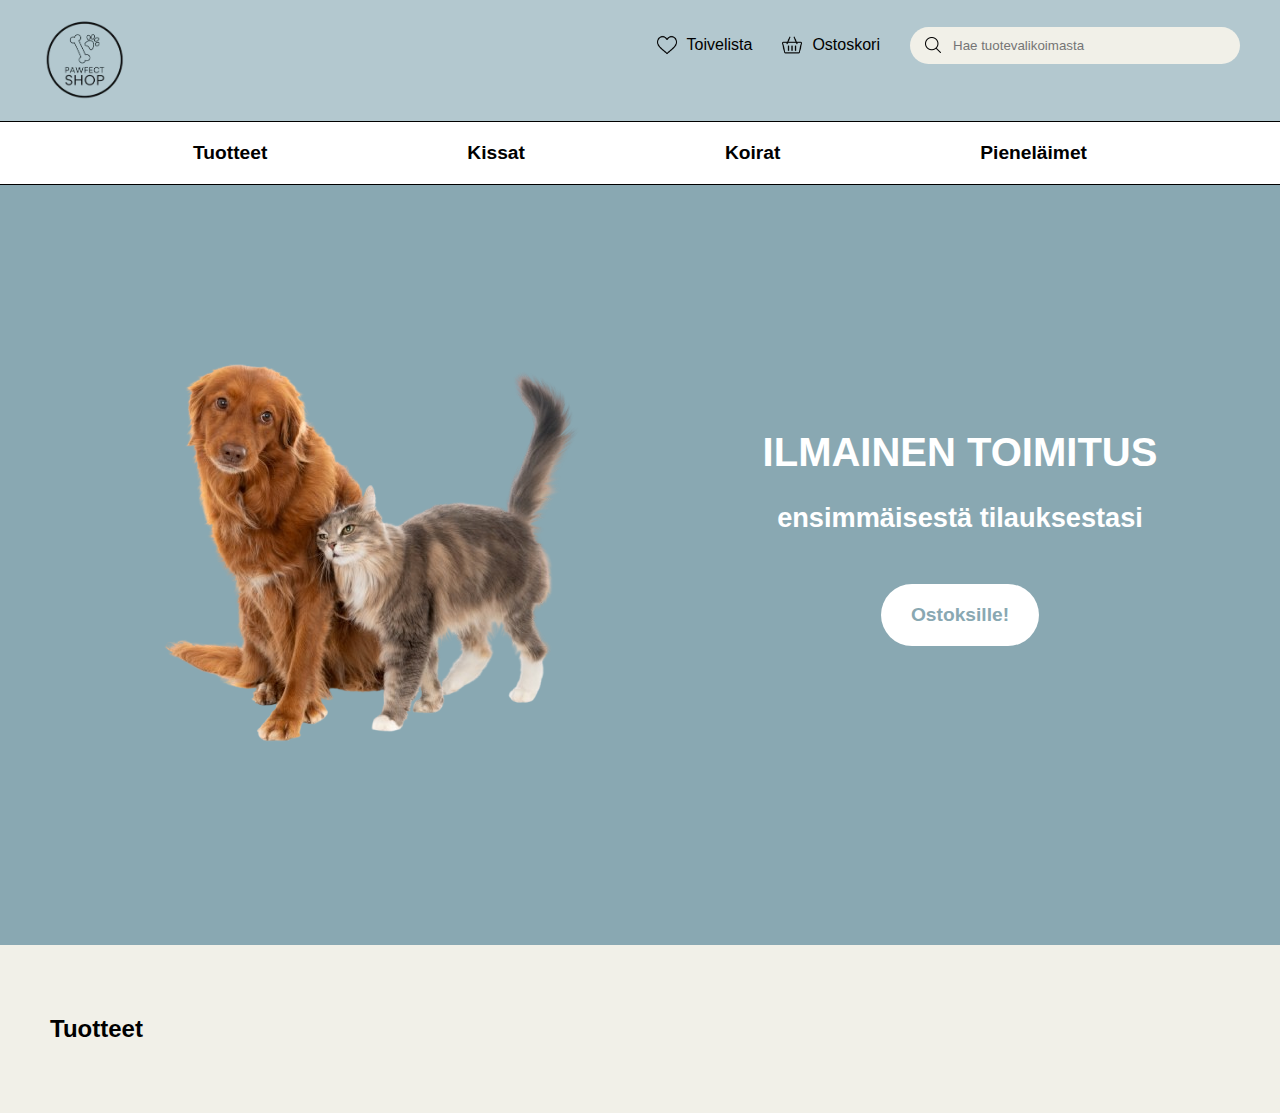
==== index.html @ e0b2ec83 "Initial commit" ====
<!DOCTYPE html>
<html lang="en">
<head>
    <meta charset="UTF-8">
    <meta name="viewport" content="width=device-width, initial-scale=1.0">
    <title>Navigation Bar</title>
    <link rel="stylesheet" href="styles.css">
</head>
<body>
    <nav class="navbar">
        <div class="logo">
            <img src="kuvat/logo.png" alt="Logo" class="logo-img">
        </div>
        <div class="nav-right">
            <a href="#" class="wishlist">
                <img src="kuvat/heart.png" alt="Toivelista Ikoni">
                Toivelista
            </a>
            <a href="#" class="cart">
                <img src="kuvat/cart.png" alt="Ostoskori Ikoni">
                Ostoskori
            </a>
            <div class="search-bar">
                <img src="kuvat/search.png" alt="Search Ikoni">
                <input type="text" placeholder="Hae tuotevalikoimasta">
            </div>
        </div>
    </nav>
    <nav class="secondary-nav">
        <a href="index.html#products">Tuotteet</a>
        <a href="kissat.html">Kissat</a>
        <a href="koirat.html">Koirat</a>
        <a href="pienelaimet.html">Pieneläimet</a>
    </nav>
    
    <section class="hero">
        <div class="hero-left">
            <img src="kuvat/dog+cat.png" alt="Kissa ja koira">
        </div>
        <div class="hero-right">
            <h1>ILMAINEN TOIMITUS</h1>
            <p>ensimmäisestä tilauksestasi</p>
            <button onclick="document.getElementById('products').scrollIntoView({behavior: 'smooth'});">Ostoksille!</button>
        </div>
    </section>
    
    <section id="products">
        <h2>Tuotteet</h2>
        <!-- Tuotteiden sisältö tänne -->
    </section>
</body>
</html>
---- styles.css ----
/* general styles */
body {
    margin: 0;
    font-family: Arial, sans-serif;
    background-color: #F1F0E8;
    scroll-behavior: smooth;
}

.navbar {
    display: flex;
    justify-content: space-between;
    align-items: center;
    background-color: #B3C8CF;
    padding: 10px 20px;
}

.logo-img {
    width: 130px;
    height: auto;
}

.nav-right {
    margin-bottom: 30px;
    margin-right: 20px;
    display: flex;
    align-items: center;
    gap: 30px;
}

.nav-right a {
    display: flex;
    align-items: center;
    color: black;
    text-decoration: none;
    font-size: 1em;
    gap: 10px;
}

.nav-right img {
    width: 20px;
    height: 20px;
}

.search-bar {
    display: flex;
    align-items: center;
    background-color: #F1F0E8;
    padding: 10px 15px;
    border-radius: 20px;
    width: 300px;
}

.search-bar img {
    width: 16px;
    height: 16px;
    margin-right: 10px;
}

.search-bar input {
    border: none;
    background: none;
    outline: none;
}

.secondary-nav {
    display: flex;
    justify-content: center;
    gap: 200px;
    background-color: white;
    border-top: 1.5px solid black;
    border-bottom: 1.5px solid black;
    padding: 20px 0;
}

.secondary-nav a {
    color: black;
    text-decoration: none;
    font-size: 1.2em;
    font-weight: bold;
}

/* home */

.hero {
    display: flex;
    justify-content: center;
    align-items: center;
    background-color: #89A8B2;
    height: 80vh;
    color: white;
    text-align: center;
    padding: 20px;
}

.hero-left img {
    max-width: 100%;
    height: auto;
    margin-bottom: 80px;
    margin-right: 100px;
}

.hero-right {
    margin-left: 40px;
    margin-bottom: 80px;

}

.hero-right h1 {
    font-size: 2.5em;
    margin-bottom: 1cap;
}

.hero-right p {
    font-size: 1.7em;
    margin-bottom: 20px;
    font-weight: bold;
    margin-bottom: 30px;
}

.hero-right button {
    background-color: white;
    color: #89A8B2;
    padding: 20px 30px;
    font-size: 1.2em;
    border: none;
    cursor: pointer;
    border-radius: 50px;
    font-weight: bold;
    margin-top: 20px;
}

.hero-right button:hover {
    background-color: #ddd;
}

#products {
    padding: 50px;

}

/*kissat*/

.hero-kissat {
    height: 50vh;
    display: flex;
    flex-direction: column;
    align-items: center;
    justify-content: center;
    text-align: center;
    background-color: #89A8B2;
    padding: 20px;
}

.hero-kissat h1 {
    font-size: 2.5em;
    margin-bottom: 20px;
}

.kissat-container {
    display: flex;
    gap: 40px;
}

.kissat-item {
    display: flex;
    flex-direction: column;
    align-items: center;
    text-align: center;
}

.kissat-image {
    position: relative;
    width: 100px; /* Säädä tarvittaessa */
    height: 100px;
}

.kissat-image img {
    width: 100%;
    height: auto;
    position: absolute;
}

.kissat-image .overlay-image {
    width: 90%;
    left: 100%;
    top: 40%;
    transform: translate(-50%, -50%);
    position: absolute;
}

.kissat-item a {
    margin-top: 20px;
    font-size: 1.2em;
    font-weight: bold;
    color: black;
    text-decoration: none;
}

.kissat-item a:hover {
    text-decoration: underline;
}
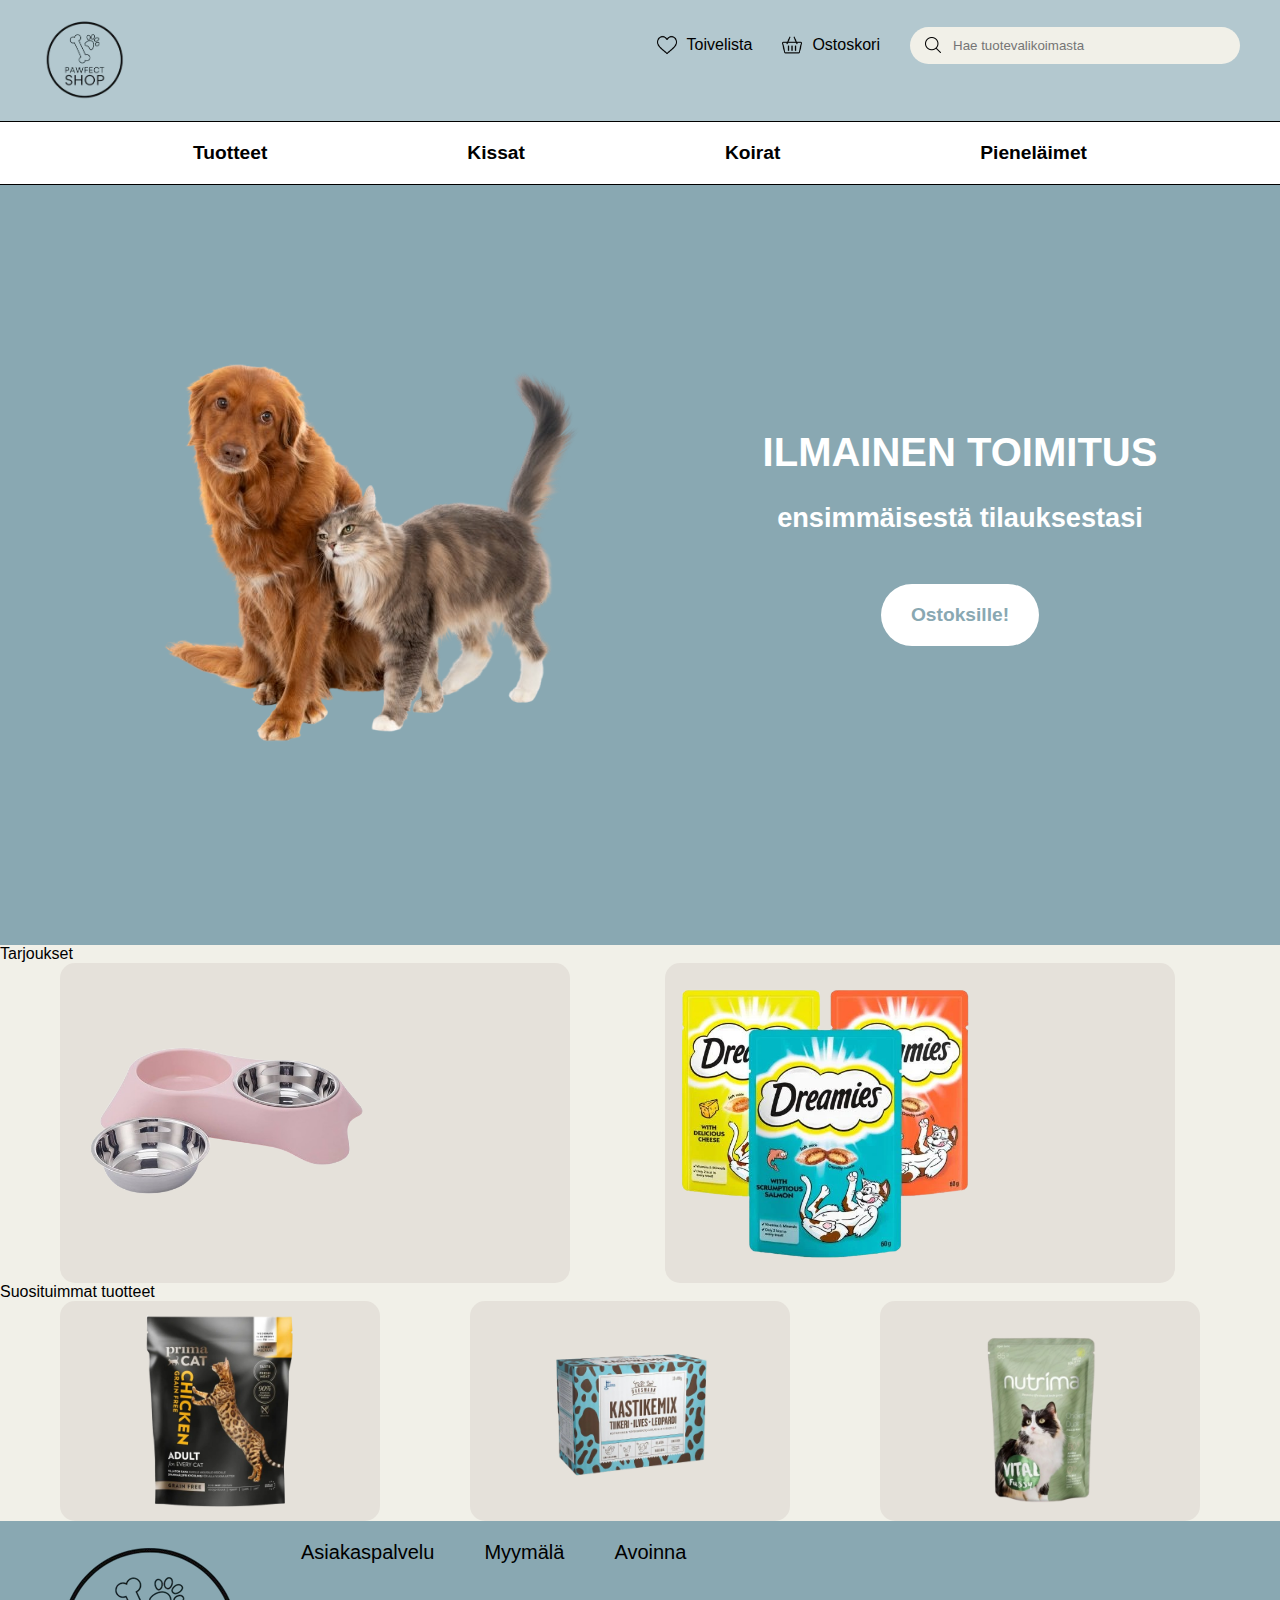
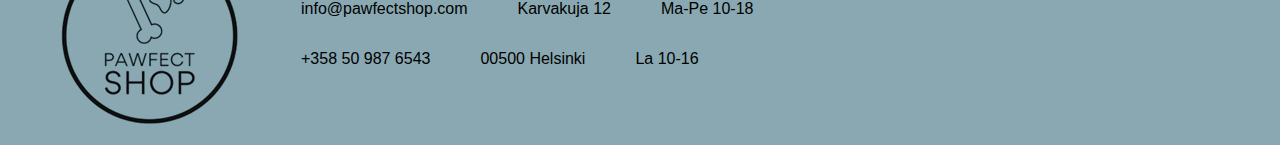
==== commit 0dcc38de: "???" ====
--- a/index.html
+++ b/index.html
@@ -44,9 +44,51 @@
         </div>
     </section>
     
-    <section id="products">
-        <h2>Tuotteet</h2>
-        <!-- Tuotteiden sisältö tänne -->
-    </section>
+    <div class="banner-card">
+        <p>Tarjoukset</p>
+        <div class="firstContainer">
+            <div class="box">
+                <img src="kuvat/bowls.png" alt="tuote">
+            </div>
+            <div class="box">
+                <img src="kuvat/dreamies.png" alt="tuote">
+            </div>
+        </div>
+        <p>Suosituimmat tuotteet</p>
+            <div class="secondContainer">
+                <div class="box2">
+                    <img src="kuvat/primacat.png" alt="tuote">
+                </div>
+                <div class="box2">
+                    <img src="kuvat/kastikemix.png" alt="tuote">
+                </div>
+                <div class="box2">
+                    <img src="kuvat/nutrima.png" alt="tuote">
+                </div>
+            </div>
+        </div>
+    </div>
+
+    <div class="footer" id="footer">
+       <img src="kuvat/logo.png" alt="logo">
+       <div class="text">
+            <div class="gategory">
+                <p>Asiakaspalvelu</p>
+                <p>Myymälä</p>
+                <p>Avoinna</p>
+            </div>
+            <div class="firstInfoText">
+                <p>info@pawfectshop.com</p>
+                <p>Karvakuja 12</p>
+                <p>Ma-Pe 10-18</p>
+            </div>
+            <div class="secondInfoText">
+                <p>+358 50 987 6543</p>
+                <p>00500 Helsinki</p>
+                <p>La 10-16</p>
+             </div>
+       </div>
+    </div>
+
 </body>
-</html>
+</html>--- a/styles.css
+++ b/styles.css
@@ -199,3 +199,86 @@
 .kissat-item a:hover {
     text-decoration: underline;
 }
+
+.banner-card {
+    background-color: #f1f0e8;
+}
+
+.banner-card p{
+    margin: 0%;
+}
+
+.firstContainer {
+        display: flex; /* Asettaa sisällöt riviin */
+        gap: 35px; /* Lisää väliä elementtien väliin */
+}
+
+.secondContainer {
+    display: flex;
+    gap: 30px; /* Lisää väliä elementtien väliin */
+}
+
+.box {
+    background-color: #e5e1da;
+    border-radius: 15px;
+    margin-left: 60px;
+    padding: 10px; /* Lisää vähän sisätilaa */
+    padding-right: 200px;
+    display: flex; /* Keskittää sisällön */
+    justify-content: center; /* Keskittää sisällön vaakasuunnassa */
+    align-items: center; /* Keskittää sisällön pystysuunnassa */
+    width: 300px; /* Määrittele haluttu leveys */
+    height: 300px; /* Määrittele haluttu korkeus */
+    overflow: hidden; /* Estää kuvan ylityksen */
+}
+
+.box img {
+    max-width: 100%; /* Rajoittaa kuvan leveyden laatikon sisään */
+    max-height: 100%; /* Rajoittaa kuvan korkeuden laatikon sisään */
+    object-fit: contain; /* Säilyttää kuvasuhteen ja sovittaa sen laatikkoon */
+}
+
+.box2 {
+    background-color: #e5e1da;
+    border-radius: 15px;
+    margin-left: 60px;
+    padding: 10px; /* Lisää vähän sisätilaa */
+    display: flex; /* Keskittää sisällön */
+    justify-content: center; /* Keskittää sisällön vaakasuunnassa */
+    align-items: center; /* Keskittää sisällön pystysuunnassa */
+    width: 300px; /* Määrittele haluttu leveys */
+    height: 200px; /* Määrittele haluttu korkeus */
+    overflow: hidden; /* Estää kuvan ylityksen */
+}
+
+.box2 img {
+    max-width: 100%; /* Rajoittaa kuvan leveyden laatikon sisään */
+    max-height: 100%; /* Rajoittaa kuvan korkeuden laatikon sisään */
+    object-fit: contain; /* Säilyttää kuvasuhteen ja sovittaa sen laatikkoon */
+}
+
+.footer{
+    background-color: #89A8B2; 
+   display: flex;
+}
+
+.text{
+    
+}
+
+.gategory{
+    display: flex;
+    gap: 50px;
+    font-size: 20px;
+}
+
+.firstInfoText{
+    display: flex;
+    gap: 50px;
+}
+
+.secondInfoText{
+    display: flex;
+    gap: 50px;
+}
+
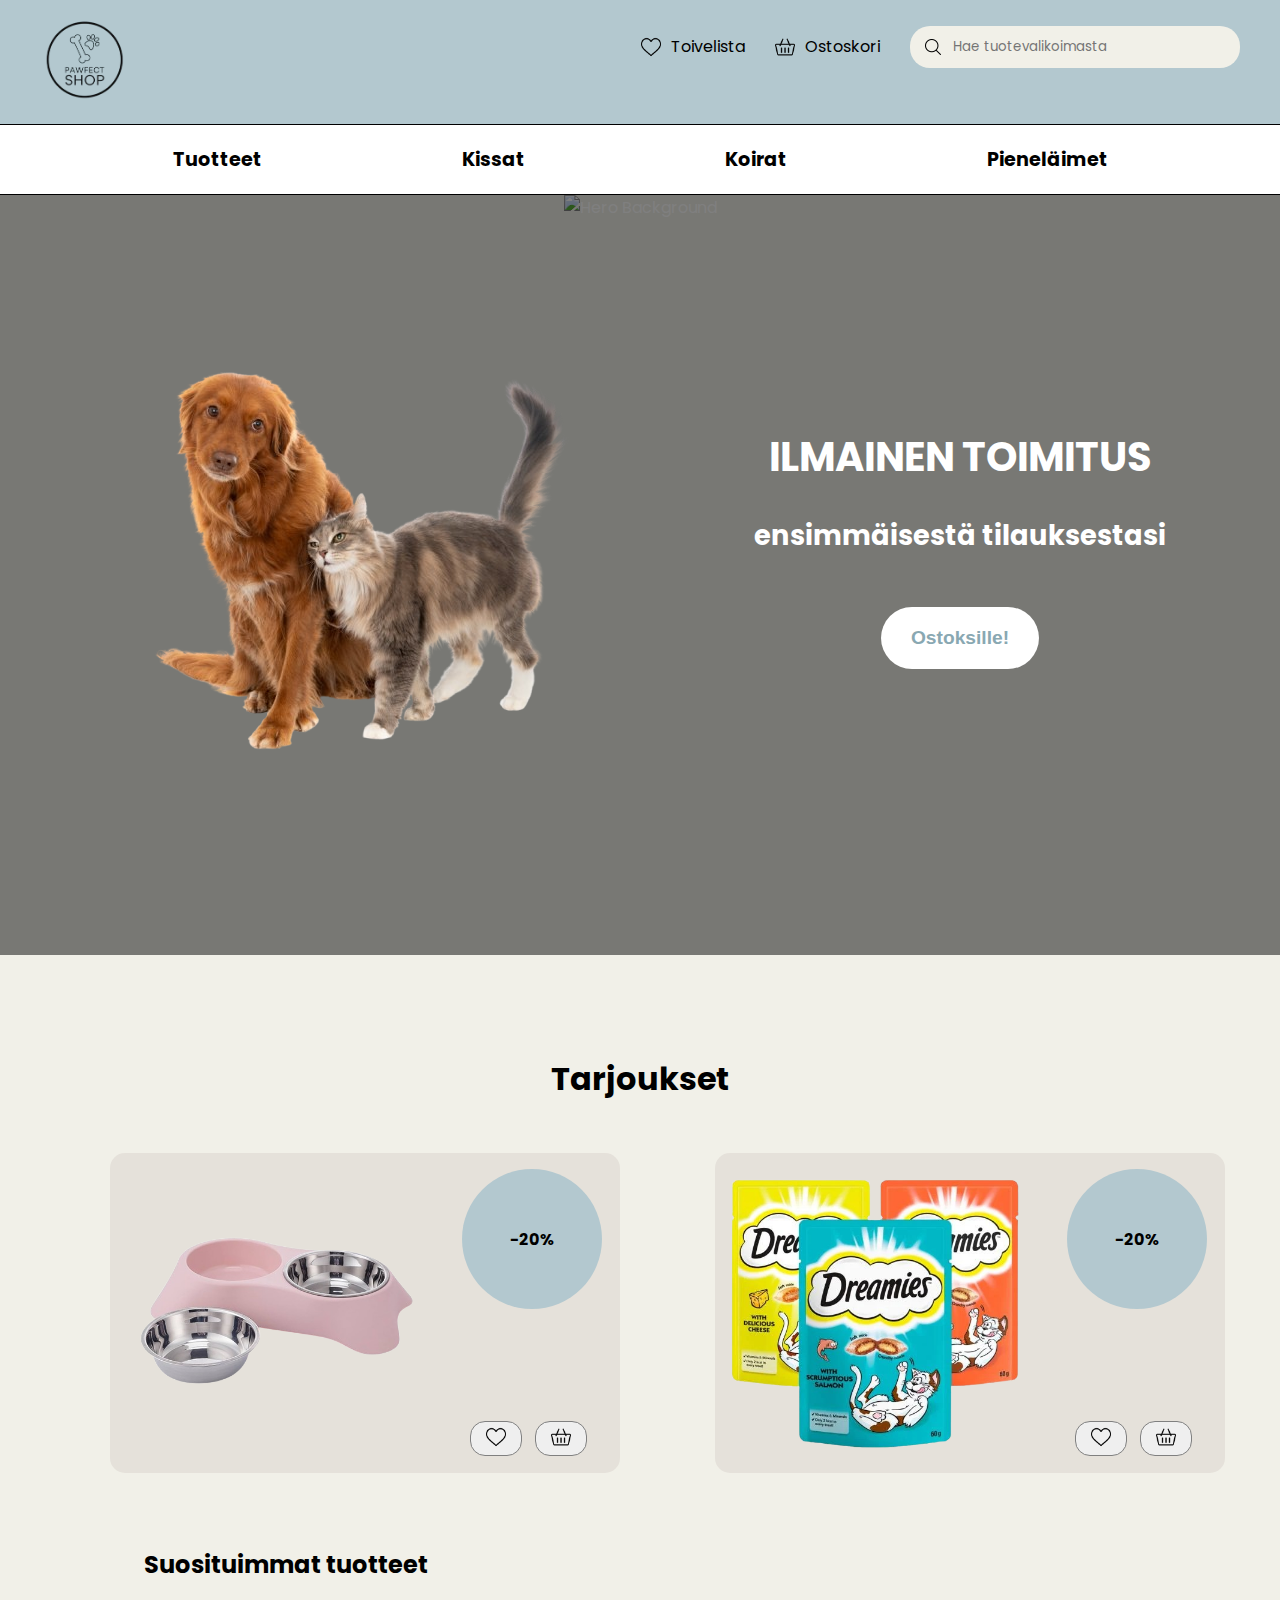
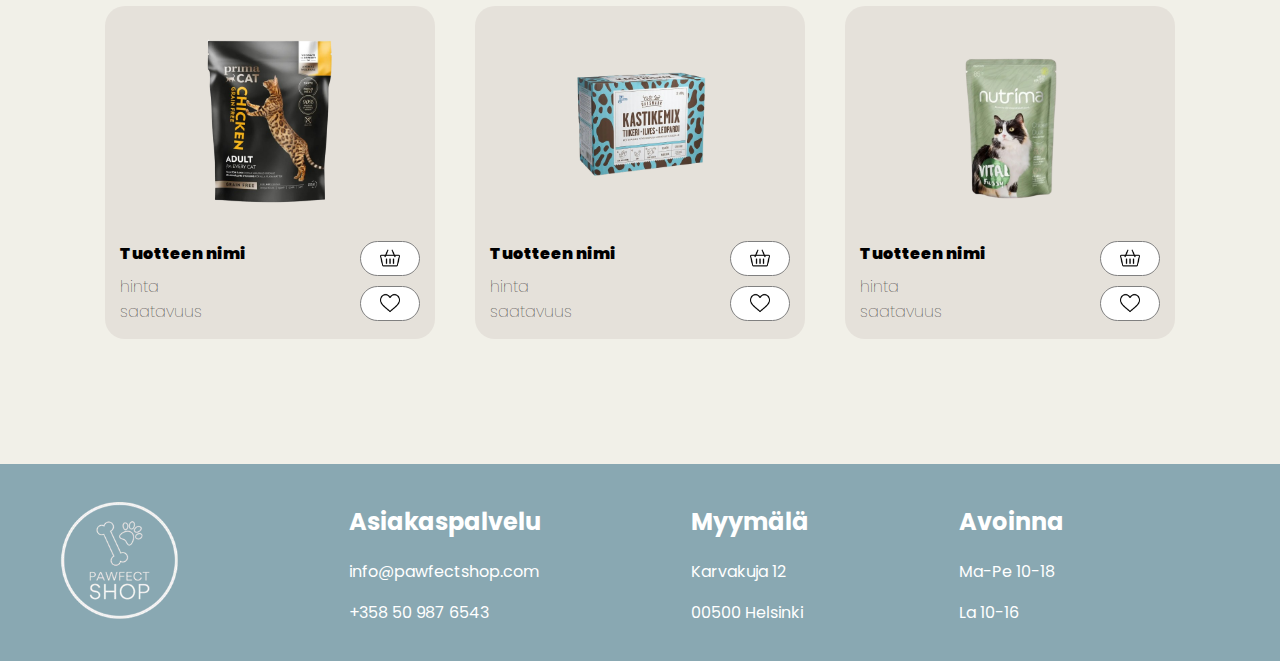
==== commit 92a93928: "latest" ====
--- a/index.html
+++ b/index.html
@@ -3,8 +3,9 @@
 <head>
     <meta charset="UTF-8">
     <meta name="viewport" content="width=device-width, initial-scale=1.0">
-    <title>Navigation Bar</title>
+    <title>Pawfect Shop</title>
     <link rel="stylesheet" href="styles.css">
+    <link href="https://fonts.googleapis.com/css2?family=Poppins:wght@400;500;600&display=swap" rel="stylesheet">
 </head>
 <body>
     <nav class="navbar">
@@ -34,6 +35,9 @@
     </nav>
     
     <section class="hero">
+        <div class="hero-image-container">
+            <img src="kuvat/hero.jpg" alt="Hero Background" class="hero-image">
+        </div>
         <div class="hero-left">
             <img src="kuvat/dog+cat.png" alt="Kissa ja koira">
         </div>
@@ -44,51 +48,131 @@
         </div>
     </section>
     
+    <section id="products">
     <div class="banner-card">
-        <p>Tarjoukset</p>
+        <h2>Tarjoukset</h2>
         <div class="firstContainer">
             <div class="box">
                 <img src="kuvat/bowls.png" alt="tuote">
+                <div class="box-row">
+                    <div class="dot">
+                        -20%
+                    </div>
+                    <div class="hs-row">
+                        <button><img src="kuvat/heart.png" alt="kori"></button>
+                        <button><img src="kuvat/cart.png" alt="suosikki"></button>
+                    </div>
+                </div>
             </div>
             <div class="box">
                 <img src="kuvat/dreamies.png" alt="tuote">
-            </div>
-        </div>
-        <p>Suosituimmat tuotteet</p>
-            <div class="secondContainer">
-                <div class="box2">
-                    <img src="kuvat/primacat.png" alt="tuote">
-                </div>
-                <div class="box2">
-                    <img src="kuvat/kastikemix.png" alt="tuote">
-                </div>
-                <div class="box2">
-                    <img src="kuvat/nutrima.png" alt="tuote">
+                <div class="box-row">
+                    <div class="dot">
+                        -20%
+                    </div>
+                    <div class="hs-row">
+                        <button><img src="kuvat/heart.png" alt="Ostoskori"></button>
+                        <button><img src="kuvat/cart.png" alt="Toivelista"></button>
+                    </div>
                 </div>
             </div>
         </div>
+        <br>
+        <br>
+        <div class="product-category">
+            <section class="product-category" id="kissanruoka">
+                <h3>Suosituimmat tuotteet</h3>            
+                <div class="product-list">
+              <!-- Product Item 1 -->
+              <div class="product-item">
+                <div class="product-box">
+                  <img src="kuvat/primacat.png" alt="Tuote">
+                </div>
+                <div class="product-details">
+                  <div class="product-info">
+                    <p class="product-name"><strong>Tuotteen nimi</strong></p>
+                    <p class="product-price">hinta</p>
+                    <p class="product-availability">saatavuus</p>
+                  </div>
+                  <div class="product-buttons">
+                    <button class="cart-button">
+                      <img src="kuvat/cart.png" alt="Ostoskori">
+                    </button>
+                    <button class="like-button">
+                      <img src="kuvat/heart.png" alt="Toivelista">
+                    </button>
+                  </div>
+                </div>
+              </div>
+              <!-- Product Item 2 -->
+              <div class="product-item">
+                <div class="product-box">
+                    <img src="kuvat/kastikemix.png" alt="tuote">
+                </div>
+                <div class="product-details">
+                  <div class="product-info">
+                    <p class="product-name"><strong>Tuotteen nimi</strong></p>
+                    <p class="product-price">hinta</p>
+                    <p class="product-availability">saatavuus</p>
+                  </div>
+                  <div class="product-buttons">
+                    <button class="cart-button">
+                      <img src="kuvat/cart.png" alt="Ostoskori">
+                    </button>
+                    <button class="like-button">
+                      <img src="kuvat/heart.png" alt="Toivelista">
+                    </button>
+                  </div>
+                </div>
+              </div>
+              <!-- Product Item 3 -->
+              <div class="product-item">
+                <div class="product-box">
+                    <img src="kuvat/nutrima.png" alt="tuote">
+                </div>
+                <div class="product-details">
+                  <div class="product-info">
+                    <p class="product-name"><strong>Tuotteen nimi</strong></p>
+                    <p class="product-price">hinta</p>
+                    <p class="product-availability">saatavuus</p>
+                  </div>
+                  <div class="product-buttons">
+                    <button class="cart-button">
+                      <img src="kuvat/cart.png" alt="Ostoskori">
+                    </button>
+                    <button class="like-button">
+                      <img src="kuvat/heart.png" alt="Toivelista">
+                    </button>
+                  </div>
+                </div>
+              </div>
+            </div>
+          </div>
+            
+        </div>
     </div>
+</section>
 
     <div class="footer" id="footer">
-       <img src="kuvat/logo.png" alt="logo">
-       <div class="text">
-            <div class="gategory">
-                <p>Asiakaspalvelu</p>
-                <p>Myymälä</p>
-                <p>Avoinna</p>
-            </div>
-            <div class="firstInfoText">
-                <p>info@pawfectshop.com</p>
-                <p>Karvakuja 12</p>
-                <p>Ma-Pe 10-18</p>
-            </div>
-            <div class="secondInfoText">
-                <p>+358 50 987 6543</p>
-                <p>00500 Helsinki</p>
-                <p>La 10-16</p>
+        <img src="kuvat/logo.png" alt="logo">
+        <div class="text">
+             <div class="info">
+                 <h2>Asiakaspalvelu</h2>
+                 <p>info@pawfectshop.com</p>
+                 <p>+358 50 987 6543</p>
              </div>
-       </div>
-    </div>
+             <div class="info">
+                 <h2>Myymälä</h2>
+                 <p>Karvakuja 12</p>
+                 <p>00500 Helsinki</p>
+             </div>
+             <div class="info">
+                 <h2>Avoinna</h2>
+                 <p>Ma-Pe 10-18</p>
+                 <p>La 10-16</p>
+              </div>
+        </div>
+     </div>
 
 </body>
 </html>--- a/styles.css
+++ b/styles.css
@@ -1,10 +1,14 @@
 /* general styles */
+html {
+    scroll-behavior: smooth;
+}
+
 body {
     margin: 0;
-    font-family: Arial, sans-serif;
+    font-family: 'Poppins', sans-serif;
     background-color: #F1F0E8;
     scroll-behavior: smooth;
-}
+  }  
 
 .navbar {
     display: flex;
@@ -60,6 +64,7 @@
     border: none;
     background: none;
     outline: none;
+    font-family: 'Poppins', sans-serif;
 }
 
 .secondary-nav {
@@ -77,6 +82,7 @@
     text-decoration: none;
     font-size: 1.2em;
     font-weight: bold;
+    z-index: 10; /* Ensure links are clickable */
 }
 
 /* home */
@@ -85,11 +91,38 @@
     display: flex;
     justify-content: center;
     align-items: center;
-    background-color: #89A8B2;
     height: 80vh;
     color: white;
     text-align: center;
     padding: 20px;
+    position: relative;
+}
+
+.hero-image-container {
+    position: absolute;
+    top: 0;
+    left: 0;
+    width: 100%;
+    height: 100%;
+    overflow: hidden;
+    z-index: -2; /* Puts the image behind the content */
+}
+
+.hero-image {
+    width: 100%;
+    height: 100%;
+    object-fit: cover;
+}
+
+.hero::before {
+    content: '';
+    position: absolute;
+    top: 0;
+    left: 0;
+    width: 100%;
+    height: 100%;
+    background-color: rgba(0, 0, 0, 0.5); /* Dark overlay */
+    z-index: -1; /* Keeps the overlay behind the content */
 }
 
 .hero-left img {
@@ -102,7 +135,6 @@
 .hero-right {
     margin-left: 40px;
     margin-bottom: 80px;
-
 }
 
 .hero-right h1 {
@@ -130,7 +162,9 @@
 }
 
 .hero-right button:hover {
-    background-color: #ddd;
+    background-color: #89A8B2;
+    color: white;
+    ;
 }
 
 #products {
@@ -138,86 +172,45 @@
 
 }
 
-/*kissat*/
-
-.hero-kissat {
-    height: 50vh;
-    display: flex;
-    flex-direction: column;
-    align-items: center;
-    justify-content: center;
-    text-align: center;
-    background-color: #89A8B2;
-    padding: 20px;
-}
-
-.hero-kissat h1 {
-    font-size: 2.5em;
-    margin-bottom: 20px;
-}
-
-.kissat-container {
-    display: flex;
-    gap: 40px;
-}
-
-.kissat-item {
-    display: flex;
-    flex-direction: column;
-    align-items: center;
-    text-align: center;
-}
-
-.kissat-image {
-    position: relative;
-    width: 100px; /* Säädä tarvittaessa */
-    height: 100px;
-}
-
-.kissat-image img {
-    width: 100%;
-    height: auto;
-    position: absolute;
-}
-
-.kissat-image .overlay-image {
-    width: 90%;
-    left: 100%;
-    top: 40%;
-    transform: translate(-50%, -50%);
-    position: absolute;
-}
-
-.kissat-item a {
-    margin-top: 20px;
-    font-size: 1.2em;
-    font-weight: bold;
-    color: black;
-    text-decoration: none;
-}
-
-.kissat-item a:hover {
-    text-decoration: underline;
-}
-
 .banner-card {
     background-color: #f1f0e8;
 }
-
-.banner-card p{
-    margin: 0%;
-}
-
+ 
+.banner-card h2{
+    font-size: 2em;
+    text-align: center;
+    margin-bottom: 50px;
+    margin-top: 50px;
+}
+ 
 .firstContainer {
         display: flex; /* Asettaa sisällöt riviin */
         gap: 35px; /* Lisää väliä elementtien väliin */
 }
-
+ 
+.box-row{
+    margin-left: 14%;
+}
+ 
+.dot {
+    height: 140px;
+    width: 140px;
+    background-color: #B3C8CF;
+    border-radius: 50%;
+    display: flex;
+    align-items: center;
+    justify-content: center;
+    text-align: center;
+    font-size: 16px; /* Säädä tarpeen mukaan */
+    color: black; /* Vaihda haluamaksesi */
+    font-weight: bold;
+}
+ 
 .secondContainer {
     display: flex;
     gap: 30px; /* Lisää väliä elementtien väliin */
 }
-
+ 
 .box {
     background-color: #e5e1da;
     border-radius: 15px;
@@ -225,19 +218,39 @@
     padding: 10px; /* Lisää vähän sisätilaa */
     padding-right: 200px;
     display: flex; /* Keskittää sisällön */
-    justify-content: center; /* Keskittää sisällön vaakasuunnassa */
+   
     align-items: center; /* Keskittää sisällön pystysuunnassa */
     width: 300px; /* Määrittele haluttu leveys */
     height: 300px; /* Määrittele haluttu korkeus */
     overflow: hidden; /* Estää kuvan ylityksen */
 }
-
+ 
+.hs-row{
+    margin-top: 80%;
+}
+ 
+.hs-row img{
+    width: 20px;
+    height: 20px;
+}
+ 
+.hs-row button{
+  border-radius: 15px;
+  border: none;
+  padding-top: 5px;
+  padding-bottom: 5px;
+  padding-left: 15px;
+  padding-right: 15px;
+  margin-left: 6%;
+  border: 1px solid gray;
+}
+ 
 .box img {
     max-width: 100%; /* Rajoittaa kuvan leveyden laatikon sisään */
     max-height: 100%; /* Rajoittaa kuvan korkeuden laatikon sisään */
     object-fit: contain; /* Säilyttää kuvasuhteen ja sovittaa sen laatikkoon */
 }
-
+ 
 .box2 {
     background-color: #e5e1da;
     border-radius: 15px;
@@ -250,22 +263,13 @@
     height: 200px; /* Määrittele haluttu korkeus */
     overflow: hidden; /* Estää kuvan ylityksen */
 }
-
+ 
 .box2 img {
     max-width: 100%; /* Rajoittaa kuvan leveyden laatikon sisään */
     max-height: 100%; /* Rajoittaa kuvan korkeuden laatikon sisään */
     object-fit: contain; /* Säilyttää kuvasuhteen ja sovittaa sen laatikkoon */
 }
 
-.footer{
-    background-color: #89A8B2; 
-   display: flex;
-}
-
-.text{
-    
-}
-
 .gategory{
     display: flex;
     gap: 50px;
@@ -282,3 +286,516 @@
     gap: 50px;
 }
 
+/*kissat*/
+.hero-kissat {
+    height: 55vh; /* Adjust this value based on how much space you want */
+    display: flex;
+    flex-direction: column;
+    align-items: center;
+    justify-content: center;
+    text-align: center;
+    position: relative; /* To allow absolute positioning for the image */
+    padding: 20px;
+}
+
+.hero-kissat::before {
+    content: '';
+    position: absolute;
+    top: 0;
+    left: 0;
+    width: 100%;
+    height: 100%;
+    background-color: rgba(0, 0, 0, 0.5); /* Semi-transparent black */
+    z-index: -1; /* Keeps the overlay behind the content */
+}
+
+.hero-kissat .hero-image {
+    position: absolute; /* Position it behind the content */
+    top: 0;
+    left: 0;
+    width: 100%; /* Ensure the image stretches across the full width */
+    height: 100%; /* Adjust height to cover the section */
+    object-fit: cover; /* Ensures the image covers the entire section without stretching */
+    z-index: -2; /* Keeps the image behind the overlay */
+}
+
+
+.hero-kissat h1 {
+    font-size: 2.5em;
+    margin-bottom: 50px;
+    color: white;
+}
+
+.kissat-container {
+    display: flex;
+    gap: 100px;
+    align-items: center;
+}
+
+.kissat-item {
+    display: flex;
+    flex-direction: column;
+    align-items: center;
+    text-align: center;
+}
+
+.kissat-image {
+    position: relative;
+    width: 100px; /* Säädä tarvittaessa */
+    height: 100px;
+}
+
+.kissat-image img {
+    width: 100%;
+    height: auto;
+    position: absolute;
+}
+
+.kissat-image img:first-child {
+    position: absolute;
+    left: 50%;
+    top: 50%;
+    transform: translate(-50%, -50%);
+}
+
+.kissat-image .overlay-image {
+    width: 90%;
+    left: 50%; /* changed from 100% to 50% */
+    top: 40%;
+    transform: translate(-50%, -50%);
+    position: absolute;
+}
+
+.kissat-item a {
+    margin-top: 20px;
+    font-size: 1.2em;
+    font-weight: bold;
+    color: rgb(255, 255, 255);
+    text-decoration: none;
+    margin-right: 0px;
+}
+
+.kissat-item a:hover {
+    color: #b3c8cf;
+}
+
+/* Center the main heading */
+.cats-products h1 {
+    font-size: 2em;
+    text-align: center;
+    margin-bottom: 50px;
+    margin-top: 50px;
+  }
+  
+  /* Left align the category header */
+  .product-category h3 {
+    text-align: left;
+    margin-left: 8%; /* adjust if needed */
+    font-size: 1.5em;
+  }
+  
+  /* Container for all products */
+  .product-list {
+    display: flex;
+    gap: 40px; /* space between products */
+    justify-content: center; /* centers the list within the container */
+    margin: 20px;
+  }
+  
+  /* Individual product container */
+  .product-item {
+    background-color: #E5E1DA;
+    border-radius: 20px;
+    padding: 15px;
+    width: 300px; /* adjust width as needed */
+    margin-bottom: 30px;
+  }
+  
+  /* Box that holds the product image */
+  .product-box {
+    width: 100%;
+    height: 200px; /* adjust height as needed */
+    display: flex;
+    justify-content: center;
+    align-items: center;
+    overflow: hidden;
+    margin-bottom: 20px;
+  }
+  
+  .product-box img {
+    height: 85%;
+    object-fit: contain;
+  }
+  
+  /* Details below the image */
+  .product-details {
+    display: flex;
+    justify-content: space-between;
+    align-items: flex-start;
+  }
+  
+  /* Product info on the left */
+  .product-info {
+    text-align: left;
+  }
+  
+  /* Ensure product name is bold */
+  .product-name {
+    margin: 0;
+    font-weight: bold;
+    margin-bottom: 8px;
+  }
+  
+  .product-price,
+  .product-availability {
+    margin: 0;
+    font-weight: lighter;
+  }
+  
+  /* Button container with vertical stacking */
+  .product-buttons {
+    display: flex;
+    flex-direction: column;
+    gap: 10px;
+  }
+  
+  /* Style for buttons */
+/* Style for buttons as horizontal rectangles */
+.product-buttons button {
+    background-color: white;
+    border: 1px solid gray;
+    border-radius: 25px;
+    width: 60px;    /* fixed width for a rectangle shape */
+    height: 35px;    /* fixed height */
+    display: flex;
+    align-items: center;
+    justify-content: center;
+    cursor: pointer;
+  }
+  
+  
+  /* Optional: Adjust the size of the icons in the buttons */
+  .product-buttons button img {
+    width: 20px;
+    height: auto;
+  }
+  
+  .hero-koirat {
+    height: 55vh;
+    display: flex;
+    flex-direction: column;
+    align-items: center;
+    justify-content: center;
+    text-align: center;
+    position: relative;
+    padding: 20px;
+}
+
+.hero-koirat::before {
+    content: '';
+    position: absolute;
+    top: 0;
+    left: 0;
+    width: 100%;
+    height: 100%;
+    background-color: rgba(0, 0, 0, 0.5); /* Semi-transparent black */
+    z-index: -1; /* Keeps the overlay behind the content */
+}
+
+.hero-koirat .hero-image {
+    position: absolute;
+    top: 0;
+    left: 0;
+    width: 100%;
+    height: 100%;
+    object-fit: cover;
+    z-index: -2;
+}
+
+.hero-koirat h1 {
+    font-size: 2.5em;
+    margin-bottom: 50px;
+    color: white;
+}
+
+.koirat-container {
+    display: flex;
+    gap: 100px;
+    align-items: center;
+}
+
+.koirat-item {
+    display: flex;
+    flex-direction: column;
+    align-items: center;
+    text-align: center;
+}
+
+.koirat-image {
+    position: relative;
+    width: 100px;
+    height: 100px;
+}
+
+.koirat-image img {
+    width: 100%;
+    height: auto;
+    position: absolute;
+}
+
+.koirat-image img:first-child {
+    position: absolute;
+    left: 50%;
+    top: 50%;
+    transform: translate(-50%, -50%);
+}
+
+.koirat-image .overlay-image {
+    width: 90%;
+    left: 50%;
+    top: 40%;
+    transform: translate(-50%, -50%);
+    position: absolute;
+}
+
+.koirat-item a {
+    margin-top: 20px;
+    font-size: 1.2em;
+    font-weight: bold;
+    color: rgb(255, 255, 255);
+    text-decoration: none;
+}
+
+.koirat-item a:hover {
+    color: #b3c8cf;
+}
+
+/* Center the main heading */
+.koirat-products h1 {
+    font-size: 2em;
+    text-align: center;
+    margin-bottom: 50px;
+    margin-top: 50px;
+}
+
+/* Left align the category header */
+.product-category h3 {
+    text-align: left;
+    margin-left: 8%;
+    font-size: 1.5em;
+}
+
+/* Container for all products */
+.product-list {
+    display: flex;
+    gap: 40px;
+    justify-content: center;
+    margin: 20px;
+}
+
+/* Individual product container */
+.product-item {
+    background-color: #E5E1DA;
+    border-radius: 20px;
+    padding: 15px;
+    width: 300px;
+    margin-bottom: 30px;
+}
+
+/* Box that holds the product image */
+.product-box {
+    width: 100%;
+    height: 200px;
+    display: flex;
+    justify-content: center;
+    align-items: center;
+    overflow: hidden;
+    margin-bottom: 20px;
+}
+
+.product-box img {
+    height: 85%;
+    object-fit: contain;
+}
+
+/* Details below the image */
+.product-details {
+    display: flex;
+    justify-content: space-between;
+    align-items: flex-start;
+}
+
+/* Product info on the left */
+.product-info {
+    text-align: left;
+}
+
+/* Ensure product name is bold */
+.product-name {
+    margin: 0;
+    font-weight: bold;
+    margin-bottom: 8px;
+}
+
+.product-price,
+.product-availability {
+    margin: 0;
+    font-weight: lighter;
+}
+
+/* Button container with vertical stacking */
+.product-buttons {
+    display: flex;
+    flex-direction: column;
+    gap: 10px;
+}
+
+/* Style for buttons */
+.product-buttons button {
+    background-color: white;
+    border: 1px solid gray;
+    border-radius: 25px;
+    width: 60px;    /* fixed width for a rectangle shape */
+    height: 35px;    /* fixed height */
+    display: flex;
+    align-items: center;
+    justify-content: center;
+    cursor: pointer;
+}
+
+/* Optional: Adjust the size of the icons in the buttons */
+.product-buttons button img {
+    width: 20px;
+    height: auto;
+}
+
+/*Pieneläimet*/
+
+.hero-pienelaimet {
+    height: 55vh;
+    display: flex;
+    flex-direction: column;
+    align-items: center;
+    justify-content: center;
+    text-align: center;
+    position: relative;
+    padding: 20px;
+}
+
+.hero-pienelaimet::before {
+    content: '';
+    position: absolute;
+    top: 0;
+    left: 0;
+    width: 100%;
+    height: 100%;
+    background-color: rgba(0, 0, 0, 0.5); /* Semi-transparent black */
+    z-index: -1; /* Keeps the overlay behind the content */
+}
+
+.hero-pienelaimet .hero-image {
+    position: absolute;
+    top: 0;
+    left: 0;
+    width: 100%;
+    height: 100%;
+    object-fit: cover;
+    z-index: -2;
+}
+
+.hero-pienelaimet h1 {
+    font-size: 2.5em;
+    margin-bottom: 50px;
+    color: white;
+}
+
+.pienelaimet-container {
+    display: flex;
+    gap: 100px;
+    align-items: center;
+}
+
+.pienelaimet-item {
+    display: flex;
+    flex-direction: column;
+    align-items: center;
+    text-align: center;
+}
+
+.pienelaimet-image {
+    position: relative;
+    width: 100px; /* Adjust as needed */
+    height: 100px;
+}
+
+.pienelaimet-image img {
+    width: 100%;
+    height: auto;
+    position: absolute;
+}
+
+.pienelaimet-image img:first-child {
+    position: absolute;
+    left: 50%;
+    top: 50%;
+    transform: translate(-50%, -50%);
+}
+
+.pienelaimet-image .overlay-image {
+    width: 90%;
+    left: 50%;
+    top: 40%;
+    transform: translate(-50%, -50%);
+    position: absolute;
+}
+
+.pienelaimet-item a {
+    margin-top: 20px;
+    font-size: 1.2em;
+    font-weight: bold;
+    color: rgb(255, 255, 255);
+    text-decoration: none;
+}
+
+.pienelaimet-item a:hover {
+    color: #b3c8cf;
+}
+
+/* products */
+.pienelaimet-products h1 {
+    font-size: 2em;
+    text-align: center;
+    margin-bottom: 50px;
+    margin-top: 50px;
+}
+
+/* footer */
+
+.footer {
+    background-color: #89A8B2;
+    display: flex;
+    align-items: flex-start; /* Kohdistaa logon ja tekstin yläreunaan */
+    gap: 30px; /* Väli logon ja tekstiosan välillä */
+    padding: 20px;
+    margin-top: 2%;
+}
+ 
+.footer img {
+    width: 200px; /* Säädä logon kokoa tarvittaessa */
+    filter: invert();
+}
+ 
+.text {
+    display: flex;
+    flex-direction: row; /* Asettaa info-osat vierekkäin */
+    gap: 150px; /* Lisää tilaa info-osioiden väliin */
+    margin-left: 8%;
+}
+ 
+.info p{
+    color: white;
+}
+ 
+.info h2{
+    color: white;
+}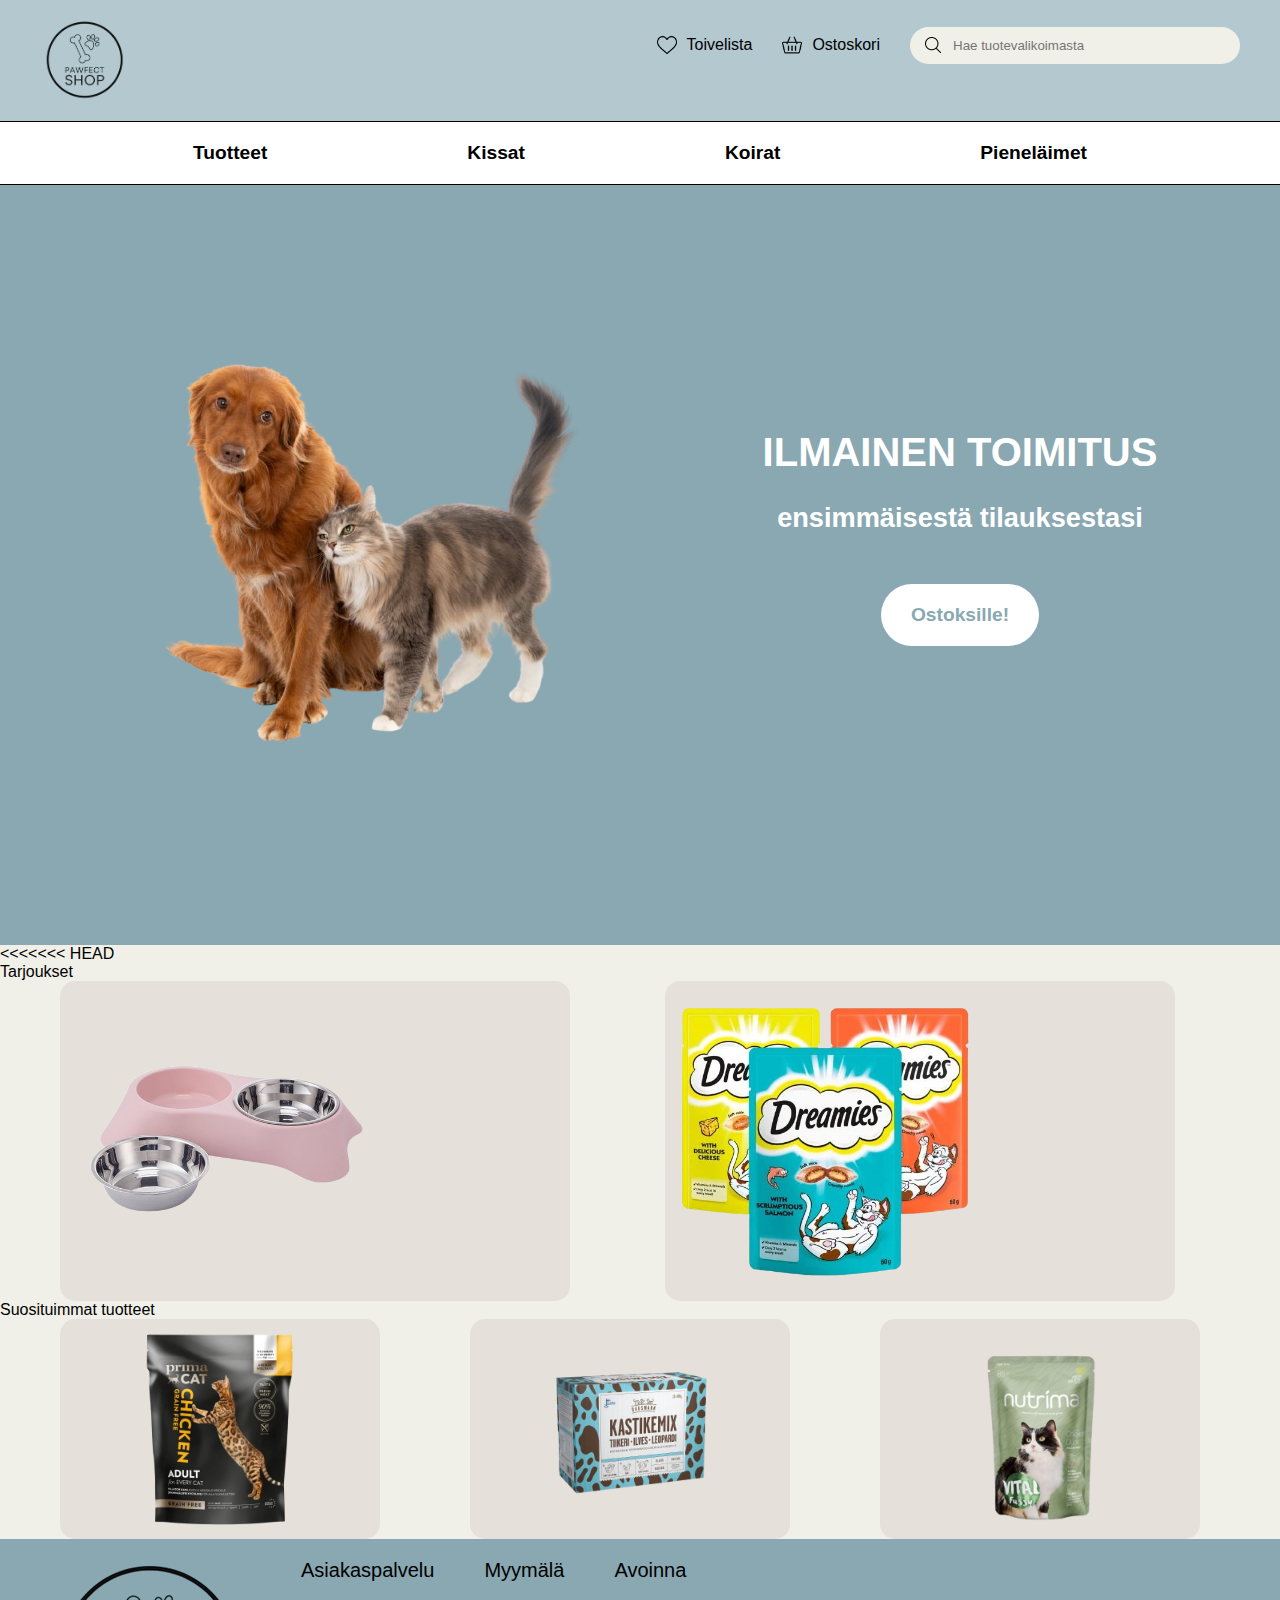
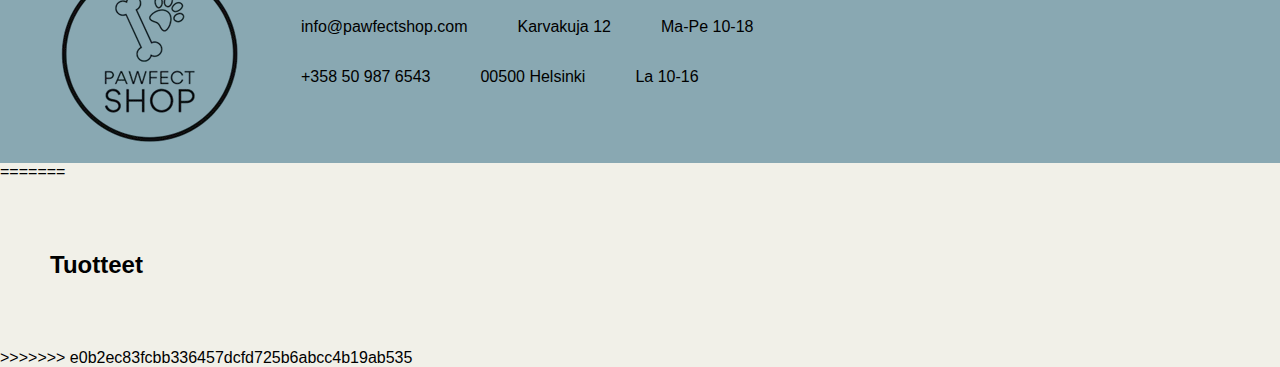
==== commit cdc9ba89: "moi" ====
--- a/index.html
+++ b/index.html
@@ -3,9 +3,8 @@
 <head>
     <meta charset="UTF-8">
     <meta name="viewport" content="width=device-width, initial-scale=1.0">
-    <title>Pawfect Shop</title>
+    <title>Navigation Bar</title>
     <link rel="stylesheet" href="styles.css">
-    <link href="https://fonts.googleapis.com/css2?family=Poppins:wght@400;500;600&display=swap" rel="stylesheet">
 </head>
 <body>
     <nav class="navbar">
@@ -35,9 +34,6 @@
     </nav>
     
     <section class="hero">
-        <div class="hero-image-container">
-            <img src="kuvat/hero.jpg" alt="Hero Background" class="hero-image">
-        </div>
         <div class="hero-left">
             <img src="kuvat/dog+cat.png" alt="Kissa ja koira">
         </div>
@@ -48,131 +44,60 @@
         </div>
     </section>
     
-    <section id="products">
+<<<<<<< HEAD
     <div class="banner-card">
-        <h2>Tarjoukset</h2>
+        <p>Tarjoukset</p>
         <div class="firstContainer">
             <div class="box">
                 <img src="kuvat/bowls.png" alt="tuote">
-                <div class="box-row">
-                    <div class="dot">
-                        -20%
-                    </div>
-                    <div class="hs-row">
-                        <button><img src="kuvat/heart.png" alt="kori"></button>
-                        <button><img src="kuvat/cart.png" alt="suosikki"></button>
-                    </div>
-                </div>
             </div>
             <div class="box">
                 <img src="kuvat/dreamies.png" alt="tuote">
-                <div class="box-row">
-                    <div class="dot">
-                        -20%
-                    </div>
-                    <div class="hs-row">
-                        <button><img src="kuvat/heart.png" alt="Ostoskori"></button>
-                        <button><img src="kuvat/cart.png" alt="Toivelista"></button>
-                    </div>
+            </div>
+        </div>
+        <p>Suosituimmat tuotteet</p>
+            <div class="secondContainer">
+                <div class="box2">
+                    <img src="kuvat/primacat.png" alt="tuote">
+                </div>
+                <div class="box2">
+                    <img src="kuvat/kastikemix.png" alt="tuote">
+                </div>
+                <div class="box2">
+                    <img src="kuvat/nutrima.png" alt="tuote">
                 </div>
             </div>
         </div>
-        <br>
-        <br>
-        <div class="product-category">
-            <section class="product-category" id="kissanruoka">
-                <h3>Suosituimmat tuotteet</h3>            
-                <div class="product-list">
-              <!-- Product Item 1 -->
-              <div class="product-item">
-                <div class="product-box">
-                  <img src="kuvat/primacat.png" alt="Tuote">
-                </div>
-                <div class="product-details">
-                  <div class="product-info">
-                    <p class="product-name"><strong>Tuotteen nimi</strong></p>
-                    <p class="product-price">hinta</p>
-                    <p class="product-availability">saatavuus</p>
-                  </div>
-                  <div class="product-buttons">
-                    <button class="cart-button">
-                      <img src="kuvat/cart.png" alt="Ostoskori">
-                    </button>
-                    <button class="like-button">
-                      <img src="kuvat/heart.png" alt="Toivelista">
-                    </button>
-                  </div>
-                </div>
-              </div>
-              <!-- Product Item 2 -->
-              <div class="product-item">
-                <div class="product-box">
-                    <img src="kuvat/kastikemix.png" alt="tuote">
-                </div>
-                <div class="product-details">
-                  <div class="product-info">
-                    <p class="product-name"><strong>Tuotteen nimi</strong></p>
-                    <p class="product-price">hinta</p>
-                    <p class="product-availability">saatavuus</p>
-                  </div>
-                  <div class="product-buttons">
-                    <button class="cart-button">
-                      <img src="kuvat/cart.png" alt="Ostoskori">
-                    </button>
-                    <button class="like-button">
-                      <img src="kuvat/heart.png" alt="Toivelista">
-                    </button>
-                  </div>
-                </div>
-              </div>
-              <!-- Product Item 3 -->
-              <div class="product-item">
-                <div class="product-box">
-                    <img src="kuvat/nutrima.png" alt="tuote">
-                </div>
-                <div class="product-details">
-                  <div class="product-info">
-                    <p class="product-name"><strong>Tuotteen nimi</strong></p>
-                    <p class="product-price">hinta</p>
-                    <p class="product-availability">saatavuus</p>
-                  </div>
-                  <div class="product-buttons">
-                    <button class="cart-button">
-                      <img src="kuvat/cart.png" alt="Ostoskori">
-                    </button>
-                    <button class="like-button">
-                      <img src="kuvat/heart.png" alt="Toivelista">
-                    </button>
-                  </div>
-                </div>
-              </div>
-            </div>
-          </div>
-            
-        </div>
     </div>
-</section>
 
     <div class="footer" id="footer">
-        <img src="kuvat/logo.png" alt="logo">
-        <div class="text">
-             <div class="info">
-                 <h2>Asiakaspalvelu</h2>
-                 <p>info@pawfectshop.com</p>
-                 <p>+358 50 987 6543</p>
+       <img src="kuvat/logo.png" alt="logo">
+       <div class="text">
+            <div class="gategory">
+                <p>Asiakaspalvelu</p>
+                <p>Myymälä</p>
+                <p>Avoinna</p>
+            </div>
+            <div class="firstInfoText">
+                <p>info@pawfectshop.com</p>
+                <p>Karvakuja 12</p>
+                <p>Ma-Pe 10-18</p>
+            </div>
+            <div class="secondInfoText">
+                <p>+358 50 987 6543</p>
+                <p>00500 Helsinki</p>
+                <p>La 10-16</p>
              </div>
-             <div class="info">
-                 <h2>Myymälä</h2>
-                 <p>Karvakuja 12</p>
-                 <p>00500 Helsinki</p>
-             </div>
-             <div class="info">
-                 <h2>Avoinna</h2>
-                 <p>Ma-Pe 10-18</p>
-                 <p>La 10-16</p>
-              </div>
-        </div>
-     </div>
+       </div>
+    </div>
 
 </body>
-</html>+</html>
+=======
+    <section id="products">
+        <h2>Tuotteet</h2>
+        <!-- Tuotteiden sisältö tänne -->
+    </section>
+</body>
+</html>
+>>>>>>> e0b2ec83fcbb336457dcfd725b6abcc4b19ab535
--- a/styles.css
+++ b/styles.css
@@ -1,14 +1,10 @@
 /* general styles */
-html {
-    scroll-behavior: smooth;
-}
-
 body {
     margin: 0;
-    font-family: 'Poppins', sans-serif;
+    font-family: Arial, sans-serif;
     background-color: #F1F0E8;
     scroll-behavior: smooth;
-  }  
+}
 
 .navbar {
     display: flex;
@@ -64,7 +60,6 @@
     border: none;
     background: none;
     outline: none;
-    font-family: 'Poppins', sans-serif;
 }
 
 .secondary-nav {
@@ -82,7 +77,6 @@
     text-decoration: none;
     font-size: 1.2em;
     font-weight: bold;
-    z-index: 10; /* Ensure links are clickable */
 }
 
 /* home */
@@ -91,38 +85,11 @@
     display: flex;
     justify-content: center;
     align-items: center;
+    background-color: #89A8B2;
     height: 80vh;
     color: white;
     text-align: center;
     padding: 20px;
-    position: relative;
-}
-
-.hero-image-container {
-    position: absolute;
-    top: 0;
-    left: 0;
-    width: 100%;
-    height: 100%;
-    overflow: hidden;
-    z-index: -2; /* Puts the image behind the content */
-}
-
-.hero-image {
-    width: 100%;
-    height: 100%;
-    object-fit: cover;
-}
-
-.hero::before {
-    content: '';
-    position: absolute;
-    top: 0;
-    left: 0;
-    width: 100%;
-    height: 100%;
-    background-color: rgba(0, 0, 0, 0.5); /* Dark overlay */
-    z-index: -1; /* Keeps the overlay behind the content */
 }
 
 .hero-left img {
@@ -135,6 +102,7 @@
 .hero-right {
     margin-left: 40px;
     margin-bottom: 80px;
+
 }
 
 .hero-right h1 {
@@ -162,9 +130,7 @@
 }
 
 .hero-right button:hover {
-    background-color: #89A8B2;
-    color: white;
-    ;
+    background-color: #ddd;
 }
 
 #products {
@@ -172,45 +138,87 @@
 
 }
 
+/*kissat*/
+
+.hero-kissat {
+    height: 50vh;
+    display: flex;
+    flex-direction: column;
+    align-items: center;
+    justify-content: center;
+    text-align: center;
+    background-color: #89A8B2;
+    padding: 20px;
+}
+
+.hero-kissat h1 {
+    font-size: 2.5em;
+    margin-bottom: 20px;
+}
+
+.kissat-container {
+    display: flex;
+    gap: 40px;
+}
+
+.kissat-item {
+    display: flex;
+    flex-direction: column;
+    align-items: center;
+    text-align: center;
+}
+
+.kissat-image {
+    position: relative;
+    width: 100px; /* Säädä tarvittaessa */
+    height: 100px;
+}
+
+.kissat-image img {
+    width: 100%;
+    height: auto;
+    position: absolute;
+}
+
+.kissat-image .overlay-image {
+    width: 90%;
+    left: 100%;
+    top: 40%;
+    transform: translate(-50%, -50%);
+    position: absolute;
+}
+
+.kissat-item a {
+    margin-top: 20px;
+    font-size: 1.2em;
+    font-weight: bold;
+    color: black;
+    text-decoration: none;
+}
+
+.kissat-item a:hover {
+    text-decoration: underline;
+}
+<<<<<<< HEAD
+
 .banner-card {
     background-color: #f1f0e8;
 }
- 
-.banner-card h2{
-    font-size: 2em;
-    text-align: center;
-    margin-bottom: 50px;
-    margin-top: 50px;
-}
- 
+
+.banner-card p{
+    margin: 0%;
+}
+
 .firstContainer {
         display: flex; /* Asettaa sisällöt riviin */
         gap: 35px; /* Lisää väliä elementtien väliin */
 }
- 
-.box-row{
-    margin-left: 14%;
-}
- 
-.dot {
-    height: 140px;
-    width: 140px;
-    background-color: #B3C8CF;
-    border-radius: 50%;
-    display: flex;
-    align-items: center;
-    justify-content: center;
-    text-align: center;
-    font-size: 16px; /* Säädä tarpeen mukaan */
-    color: black; /* Vaihda haluamaksesi */
-    font-weight: bold;
-}
- 
+
 .secondContainer {
     display: flex;
     gap: 30px; /* Lisää väliä elementtien väliin */
 }
- 
+
 .box {
     background-color: #e5e1da;
     border-radius: 15px;
@@ -218,39 +226,19 @@
     padding: 10px; /* Lisää vähän sisätilaa */
     padding-right: 200px;
     display: flex; /* Keskittää sisällön */
-   
+    justify-content: center; /* Keskittää sisällön vaakasuunnassa */
     align-items: center; /* Keskittää sisällön pystysuunnassa */
     width: 300px; /* Määrittele haluttu leveys */
     height: 300px; /* Määrittele haluttu korkeus */
     overflow: hidden; /* Estää kuvan ylityksen */
 }
- 
-.hs-row{
-    margin-top: 80%;
-}
- 
-.hs-row img{
-    width: 20px;
-    height: 20px;
-}
- 
-.hs-row button{
-  border-radius: 15px;
-  border: none;
-  padding-top: 5px;
-  padding-bottom: 5px;
-  padding-left: 15px;
-  padding-right: 15px;
-  margin-left: 6%;
-  border: 1px solid gray;
-}
- 
+
 .box img {
     max-width: 100%; /* Rajoittaa kuvan leveyden laatikon sisään */
     max-height: 100%; /* Rajoittaa kuvan korkeuden laatikon sisään */
     object-fit: contain; /* Säilyttää kuvasuhteen ja sovittaa sen laatikkoon */
 }
- 
+
 .box2 {
     background-color: #e5e1da;
     border-radius: 15px;
@@ -263,13 +251,22 @@
     height: 200px; /* Määrittele haluttu korkeus */
     overflow: hidden; /* Estää kuvan ylityksen */
 }
- 
+
 .box2 img {
     max-width: 100%; /* Rajoittaa kuvan leveyden laatikon sisään */
     max-height: 100%; /* Rajoittaa kuvan korkeuden laatikon sisään */
     object-fit: contain; /* Säilyttää kuvasuhteen ja sovittaa sen laatikkoon */
 }
 
+.footer{
+    background-color: #89A8B2; 
+   display: flex;
+}
+
+.text{
+    
+}
+
 .gategory{
     display: flex;
     gap: 50px;
@@ -286,516 +283,5 @@
     gap: 50px;
 }
 
-/*kissat*/
-.hero-kissat {
-    height: 55vh; /* Adjust this value based on how much space you want */
-    display: flex;
-    flex-direction: column;
-    align-items: center;
-    justify-content: center;
-    text-align: center;
-    position: relative; /* To allow absolute positioning for the image */
-    padding: 20px;
-}
-
-.hero-kissat::before {
-    content: '';
-    position: absolute;
-    top: 0;
-    left: 0;
-    width: 100%;
-    height: 100%;
-    background-color: rgba(0, 0, 0, 0.5); /* Semi-transparent black */
-    z-index: -1; /* Keeps the overlay behind the content */
-}
-
-.hero-kissat .hero-image {
-    position: absolute; /* Position it behind the content */
-    top: 0;
-    left: 0;
-    width: 100%; /* Ensure the image stretches across the full width */
-    height: 100%; /* Adjust height to cover the section */
-    object-fit: cover; /* Ensures the image covers the entire section without stretching */
-    z-index: -2; /* Keeps the image behind the overlay */
-}
-
-
-.hero-kissat h1 {
-    font-size: 2.5em;
-    margin-bottom: 50px;
-    color: white;
-}
-
-.kissat-container {
-    display: flex;
-    gap: 100px;
-    align-items: center;
-}
-
-.kissat-item {
-    display: flex;
-    flex-direction: column;
-    align-items: center;
-    text-align: center;
-}
-
-.kissat-image {
-    position: relative;
-    width: 100px; /* Säädä tarvittaessa */
-    height: 100px;
-}
-
-.kissat-image img {
-    width: 100%;
-    height: auto;
-    position: absolute;
-}
-
-.kissat-image img:first-child {
-    position: absolute;
-    left: 50%;
-    top: 50%;
-    transform: translate(-50%, -50%);
-}
-
-.kissat-image .overlay-image {
-    width: 90%;
-    left: 50%; /* changed from 100% to 50% */
-    top: 40%;
-    transform: translate(-50%, -50%);
-    position: absolute;
-}
-
-.kissat-item a {
-    margin-top: 20px;
-    font-size: 1.2em;
-    font-weight: bold;
-    color: rgb(255, 255, 255);
-    text-decoration: none;
-    margin-right: 0px;
-}
-
-.kissat-item a:hover {
-    color: #b3c8cf;
-}
-
-/* Center the main heading */
-.cats-products h1 {
-    font-size: 2em;
-    text-align: center;
-    margin-bottom: 50px;
-    margin-top: 50px;
-  }
-  
-  /* Left align the category header */
-  .product-category h3 {
-    text-align: left;
-    margin-left: 8%; /* adjust if needed */
-    font-size: 1.5em;
-  }
-  
-  /* Container for all products */
-  .product-list {
-    display: flex;
-    gap: 40px; /* space between products */
-    justify-content: center; /* centers the list within the container */
-    margin: 20px;
-  }
-  
-  /* Individual product container */
-  .product-item {
-    background-color: #E5E1DA;
-    border-radius: 20px;
-    padding: 15px;
-    width: 300px; /* adjust width as needed */
-    margin-bottom: 30px;
-  }
-  
-  /* Box that holds the product image */
-  .product-box {
-    width: 100%;
-    height: 200px; /* adjust height as needed */
-    display: flex;
-    justify-content: center;
-    align-items: center;
-    overflow: hidden;
-    margin-bottom: 20px;
-  }
-  
-  .product-box img {
-    height: 85%;
-    object-fit: contain;
-  }
-  
-  /* Details below the image */
-  .product-details {
-    display: flex;
-    justify-content: space-between;
-    align-items: flex-start;
-  }
-  
-  /* Product info on the left */
-  .product-info {
-    text-align: left;
-  }
-  
-  /* Ensure product name is bold */
-  .product-name {
-    margin: 0;
-    font-weight: bold;
-    margin-bottom: 8px;
-  }
-  
-  .product-price,
-  .product-availability {
-    margin: 0;
-    font-weight: lighter;
-  }
-  
-  /* Button container with vertical stacking */
-  .product-buttons {
-    display: flex;
-    flex-direction: column;
-    gap: 10px;
-  }
-  
-  /* Style for buttons */
-/* Style for buttons as horizontal rectangles */
-.product-buttons button {
-    background-color: white;
-    border: 1px solid gray;
-    border-radius: 25px;
-    width: 60px;    /* fixed width for a rectangle shape */
-    height: 35px;    /* fixed height */
-    display: flex;
-    align-items: center;
-    justify-content: center;
-    cursor: pointer;
-  }
-  
-  
-  /* Optional: Adjust the size of the icons in the buttons */
-  .product-buttons button img {
-    width: 20px;
-    height: auto;
-  }
-  
-  .hero-koirat {
-    height: 55vh;
-    display: flex;
-    flex-direction: column;
-    align-items: center;
-    justify-content: center;
-    text-align: center;
-    position: relative;
-    padding: 20px;
-}
-
-.hero-koirat::before {
-    content: '';
-    position: absolute;
-    top: 0;
-    left: 0;
-    width: 100%;
-    height: 100%;
-    background-color: rgba(0, 0, 0, 0.5); /* Semi-transparent black */
-    z-index: -1; /* Keeps the overlay behind the content */
-}
-
-.hero-koirat .hero-image {
-    position: absolute;
-    top: 0;
-    left: 0;
-    width: 100%;
-    height: 100%;
-    object-fit: cover;
-    z-index: -2;
-}
-
-.hero-koirat h1 {
-    font-size: 2.5em;
-    margin-bottom: 50px;
-    color: white;
-}
-
-.koirat-container {
-    display: flex;
-    gap: 100px;
-    align-items: center;
-}
-
-.koirat-item {
-    display: flex;
-    flex-direction: column;
-    align-items: center;
-    text-align: center;
-}
-
-.koirat-image {
-    position: relative;
-    width: 100px;
-    height: 100px;
-}
-
-.koirat-image img {
-    width: 100%;
-    height: auto;
-    position: absolute;
-}
-
-.koirat-image img:first-child {
-    position: absolute;
-    left: 50%;
-    top: 50%;
-    transform: translate(-50%, -50%);
-}
-
-.koirat-image .overlay-image {
-    width: 90%;
-    left: 50%;
-    top: 40%;
-    transform: translate(-50%, -50%);
-    position: absolute;
-}
-
-.koirat-item a {
-    margin-top: 20px;
-    font-size: 1.2em;
-    font-weight: bold;
-    color: rgb(255, 255, 255);
-    text-decoration: none;
-}
-
-.koirat-item a:hover {
-    color: #b3c8cf;
-}
-
-/* Center the main heading */
-.koirat-products h1 {
-    font-size: 2em;
-    text-align: center;
-    margin-bottom: 50px;
-    margin-top: 50px;
-}
-
-/* Left align the category header */
-.product-category h3 {
-    text-align: left;
-    margin-left: 8%;
-    font-size: 1.5em;
-}
-
-/* Container for all products */
-.product-list {
-    display: flex;
-    gap: 40px;
-    justify-content: center;
-    margin: 20px;
-}
-
-/* Individual product container */
-.product-item {
-    background-color: #E5E1DA;
-    border-radius: 20px;
-    padding: 15px;
-    width: 300px;
-    margin-bottom: 30px;
-}
-
-/* Box that holds the product image */
-.product-box {
-    width: 100%;
-    height: 200px;
-    display: flex;
-    justify-content: center;
-    align-items: center;
-    overflow: hidden;
-    margin-bottom: 20px;
-}
-
-.product-box img {
-    height: 85%;
-    object-fit: contain;
-}
-
-/* Details below the image */
-.product-details {
-    display: flex;
-    justify-content: space-between;
-    align-items: flex-start;
-}
-
-/* Product info on the left */
-.product-info {
-    text-align: left;
-}
-
-/* Ensure product name is bold */
-.product-name {
-    margin: 0;
-    font-weight: bold;
-    margin-bottom: 8px;
-}
-
-.product-price,
-.product-availability {
-    margin: 0;
-    font-weight: lighter;
-}
-
-/* Button container with vertical stacking */
-.product-buttons {
-    display: flex;
-    flex-direction: column;
-    gap: 10px;
-}
-
-/* Style for buttons */
-.product-buttons button {
-    background-color: white;
-    border: 1px solid gray;
-    border-radius: 25px;
-    width: 60px;    /* fixed width for a rectangle shape */
-    height: 35px;    /* fixed height */
-    display: flex;
-    align-items: center;
-    justify-content: center;
-    cursor: pointer;
-}
-
-/* Optional: Adjust the size of the icons in the buttons */
-.product-buttons button img {
-    width: 20px;
-    height: auto;
-}
-
-/*Pieneläimet*/
-
-.hero-pienelaimet {
-    height: 55vh;
-    display: flex;
-    flex-direction: column;
-    align-items: center;
-    justify-content: center;
-    text-align: center;
-    position: relative;
-    padding: 20px;
-}
-
-.hero-pienelaimet::before {
-    content: '';
-    position: absolute;
-    top: 0;
-    left: 0;
-    width: 100%;
-    height: 100%;
-    background-color: rgba(0, 0, 0, 0.5); /* Semi-transparent black */
-    z-index: -1; /* Keeps the overlay behind the content */
-}
-
-.hero-pienelaimet .hero-image {
-    position: absolute;
-    top: 0;
-    left: 0;
-    width: 100%;
-    height: 100%;
-    object-fit: cover;
-    z-index: -2;
-}
-
-.hero-pienelaimet h1 {
-    font-size: 2.5em;
-    margin-bottom: 50px;
-    color: white;
-}
-
-.pienelaimet-container {
-    display: flex;
-    gap: 100px;
-    align-items: center;
-}
-
-.pienelaimet-item {
-    display: flex;
-    flex-direction: column;
-    align-items: center;
-    text-align: center;
-}
-
-.pienelaimet-image {
-    position: relative;
-    width: 100px; /* Adjust as needed */
-    height: 100px;
-}
-
-.pienelaimet-image img {
-    width: 100%;
-    height: auto;
-    position: absolute;
-}
-
-.pienelaimet-image img:first-child {
-    position: absolute;
-    left: 50%;
-    top: 50%;
-    transform: translate(-50%, -50%);
-}
-
-.pienelaimet-image .overlay-image {
-    width: 90%;
-    left: 50%;
-    top: 40%;
-    transform: translate(-50%, -50%);
-    position: absolute;
-}
-
-.pienelaimet-item a {
-    margin-top: 20px;
-    font-size: 1.2em;
-    font-weight: bold;
-    color: rgb(255, 255, 255);
-    text-decoration: none;
-}
-
-.pienelaimet-item a:hover {
-    color: #b3c8cf;
-}
-
-/* products */
-.pienelaimet-products h1 {
-    font-size: 2em;
-    text-align: center;
-    margin-bottom: 50px;
-    margin-top: 50px;
-}
-
-/* footer */
-
-.footer {
-    background-color: #89A8B2;
-    display: flex;
-    align-items: flex-start; /* Kohdistaa logon ja tekstin yläreunaan */
-    gap: 30px; /* Väli logon ja tekstiosan välillä */
-    padding: 20px;
-    margin-top: 2%;
-}
- 
-.footer img {
-    width: 200px; /* Säädä logon kokoa tarvittaessa */
-    filter: invert();
-}
- 
-.text {
-    display: flex;
-    flex-direction: row; /* Asettaa info-osat vierekkäin */
-    gap: 150px; /* Lisää tilaa info-osioiden väliin */
-    margin-left: 8%;
-}
- 
-.info p{
-    color: white;
-}
- 
-.info h2{
-    color: white;
-}+=======
+>>>>>>> e0b2ec83fcbb336457dcfd725b6abcc4b19ab535
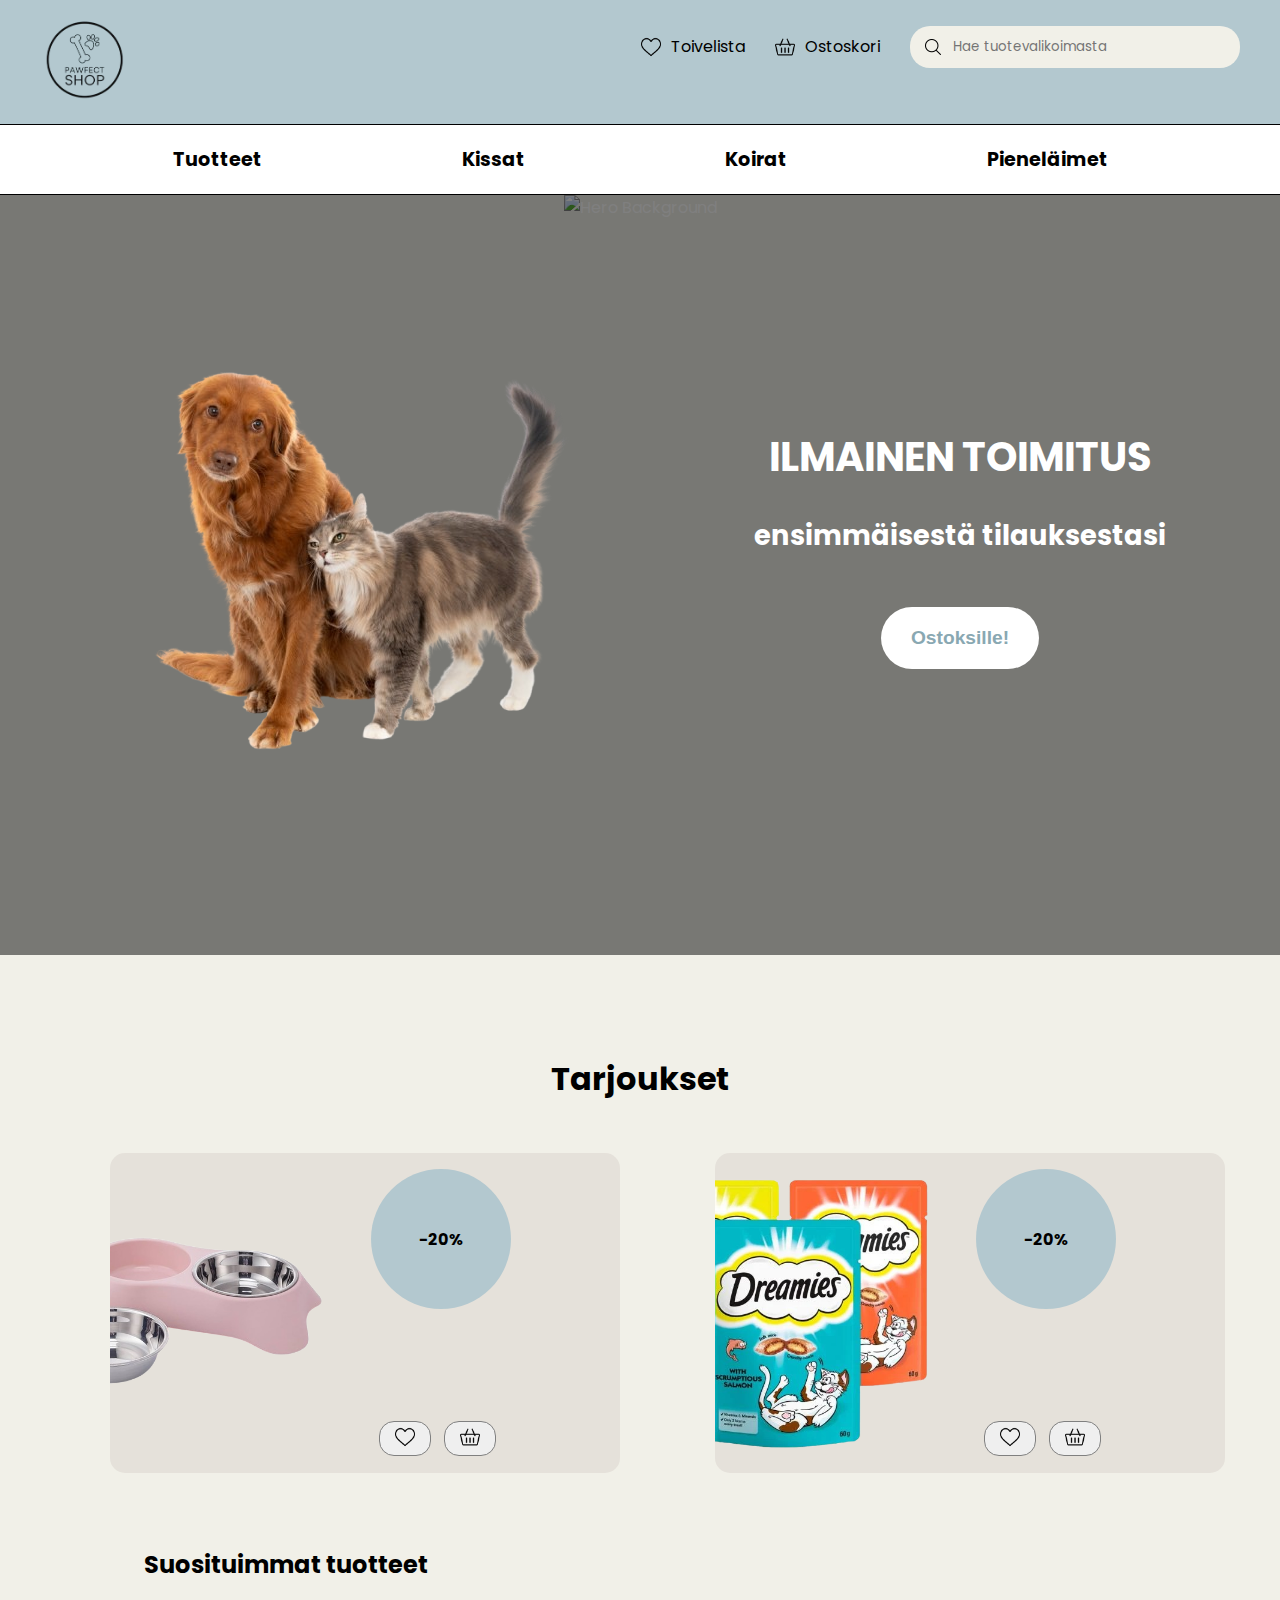
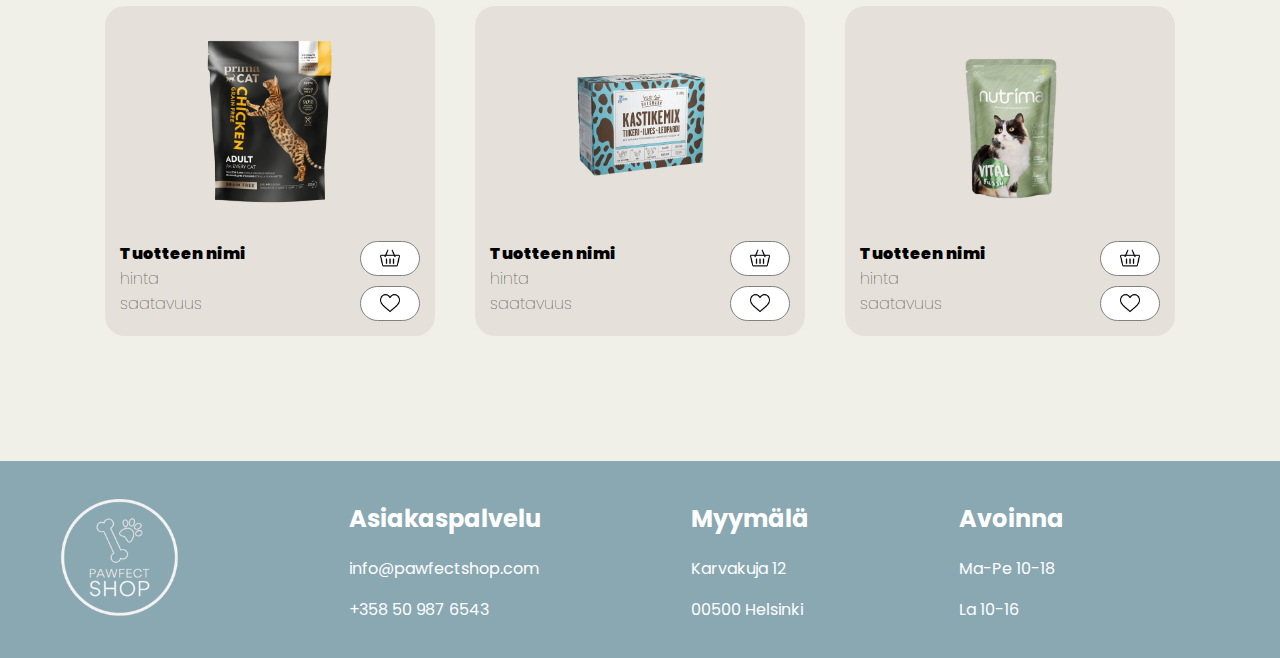
==== commit eec8bbeb: "Merge branch 'enni2' of https://github.com/s3hesi00/pawfect-shop into sini" ====
--- a/index.html
+++ b/index.html
@@ -3,8 +3,9 @@
 <head>
     <meta charset="UTF-8">
     <meta name="viewport" content="width=device-width, initial-scale=1.0">
-    <title>Navigation Bar</title>
+    <title>Pawfect Shop</title>
     <link rel="stylesheet" href="styles.css">
+    <link href="https://fonts.googleapis.com/css2?family=Poppins:wght@400;500;600&display=swap" rel="stylesheet">
 </head>
 <body>
     <nav class="navbar">
@@ -34,6 +35,9 @@
     </nav>
     
     <section class="hero">
+        <div class="hero-image-container">
+            <img src="kuvat/hero.jpg" alt="Hero Background" class="hero-image">
+        </div>
         <div class="hero-left">
             <img src="kuvat/dog+cat.png" alt="Kissa ja koira">
         </div>
@@ -44,60 +48,131 @@
         </div>
     </section>
     
-<<<<<<< HEAD
+    <section id="products">
     <div class="banner-card">
-        <p>Tarjoukset</p>
+        <h2>Tarjoukset</h2>
         <div class="firstContainer">
             <div class="box">
                 <img src="kuvat/bowls.png" alt="tuote">
+                <div class="box-row">
+                    <div class="dot">
+                        -20%
+                    </div>
+                    <div class="hs-row">
+                        <button><img src="kuvat/heart.png" alt="kori"></button>
+                        <button><img src="kuvat/cart.png" alt="suosikki"></button>
+                    </div>
+                </div>
             </div>
             <div class="box">
                 <img src="kuvat/dreamies.png" alt="tuote">
-            </div>
-        </div>
-        <p>Suosituimmat tuotteet</p>
-            <div class="secondContainer">
-                <div class="box2">
-                    <img src="kuvat/primacat.png" alt="tuote">
-                </div>
-                <div class="box2">
-                    <img src="kuvat/kastikemix.png" alt="tuote">
-                </div>
-                <div class="box2">
-                    <img src="kuvat/nutrima.png" alt="tuote">
+                <div class="box-row">
+                    <div class="dot">
+                        -20%
+                    </div>
+                    <div class="hs-row">
+                        <button><img src="kuvat/heart.png" alt="Ostoskori"></button>
+                        <button><img src="kuvat/cart.png" alt="Toivelista"></button>
+                    </div>
                 </div>
             </div>
         </div>
+        <br>
+        <br>
+        <div class="product-category">
+            <section class="product-category" id="kissanruoka">
+                <h3>Suosituimmat tuotteet</h3>            
+                <div class="product-list">
+              <!-- Product Item 1 -->
+              <div class="product-item">
+                <div class="product-box">
+                  <img src="kuvat/primacat.png" alt="Tuote">
+                </div>
+                <div class="product-details">
+                  <div class="product-info">
+                    <p class="product-name"><strong>Tuotteen nimi</strong></p>
+                    <p class="product-price">hinta</p>
+                    <p class="product-availability">saatavuus</p>
+                  </div>
+                  <div class="product-buttons">
+                    <button class="cart-button">
+                      <img src="kuvat/cart.png" alt="Ostoskori">
+                    </button>
+                    <button class="like-button">
+                      <img src="kuvat/heart.png" alt="Toivelista">
+                    </button>
+                  </div>
+                </div>
+              </div>
+              <!-- Product Item 2 -->
+              <div class="product-item">
+                <div class="product-box">
+                    <img src="kuvat/kastikemix.png" alt="tuote">
+                </div>
+                <div class="product-details">
+                  <div class="product-info">
+                    <p class="product-name"><strong>Tuotteen nimi</strong></p>
+                    <p class="product-price">hinta</p>
+                    <p class="product-availability">saatavuus</p>
+                  </div>
+                  <div class="product-buttons">
+                    <button class="cart-button">
+                      <img src="kuvat/cart.png" alt="Ostoskori">
+                    </button>
+                    <button class="like-button">
+                      <img src="kuvat/heart.png" alt="Toivelista">
+                    </button>
+                  </div>
+                </div>
+              </div>
+              <!-- Product Item 3 -->
+              <div class="product-item">
+                <div class="product-box">
+                    <img src="kuvat/nutrima.png" alt="tuote">
+                </div>
+                <div class="product-details">
+                  <div class="product-info">
+                    <p class="product-name"><strong>Tuotteen nimi</strong></p>
+                    <p class="product-price">hinta</p>
+                    <p class="product-availability">saatavuus</p>
+                  </div>
+                  <div class="product-buttons">
+                    <button class="cart-button">
+                      <img src="kuvat/cart.png" alt="Ostoskori">
+                    </button>
+                    <button class="like-button">
+                      <img src="kuvat/heart.png" alt="Toivelista">
+                    </button>
+                  </div>
+                </div>
+              </div>
+            </div>
+          </div>
+            
+        </div>
     </div>
+</section>
 
     <div class="footer" id="footer">
-       <img src="kuvat/logo.png" alt="logo">
-       <div class="text">
-            <div class="gategory">
-                <p>Asiakaspalvelu</p>
-                <p>Myymälä</p>
-                <p>Avoinna</p>
-            </div>
-            <div class="firstInfoText">
-                <p>info@pawfectshop.com</p>
-                <p>Karvakuja 12</p>
-                <p>Ma-Pe 10-18</p>
-            </div>
-            <div class="secondInfoText">
-                <p>+358 50 987 6543</p>
-                <p>00500 Helsinki</p>
-                <p>La 10-16</p>
+        <img src="kuvat/logo.png" alt="logo">
+        <div class="text">
+             <div class="info">
+                 <h2>Asiakaspalvelu</h2>
+                 <p>info@pawfectshop.com</p>
+                 <p>+358 50 987 6543</p>
              </div>
-       </div>
-    </div>
+             <div class="info">
+                 <h2>Myymälä</h2>
+                 <p>Karvakuja 12</p>
+                 <p>00500 Helsinki</p>
+             </div>
+             <div class="info">
+                 <h2>Avoinna</h2>
+                 <p>Ma-Pe 10-18</p>
+                 <p>La 10-16</p>
+              </div>
+        </div>
+     </div>
 
 </body>
 </html>
-=======
-    <section id="products">
-        <h2>Tuotteet</h2>
-        <!-- Tuotteiden sisältö tänne -->
-    </section>
-</body>
-</html>
->>>>>>> e0b2ec83fcbb336457dcfd725b6abcc4b19ab535
--- a/styles.css
+++ b/styles.css
@@ -1,10 +1,14 @@
 /* general styles */
+html {
+    scroll-behavior: smooth;
+}
+
 body {
     margin: 0;
-    font-family: Arial, sans-serif;
+    font-family: 'Poppins', sans-serif;
     background-color: #F1F0E8;
     scroll-behavior: smooth;
-}
+  }  
 
 .navbar {
     display: flex;
@@ -60,6 +64,7 @@
     border: none;
     background: none;
     outline: none;
+    font-family: 'Poppins', sans-serif;
 }
 
 .secondary-nav {
@@ -77,6 +82,7 @@
     text-decoration: none;
     font-size: 1.2em;
     font-weight: bold;
+    z-index: 10; /* Ensure links are clickable */
 }
 
 /* home */
@@ -85,11 +91,38 @@
     display: flex;
     justify-content: center;
     align-items: center;
-    background-color: #89A8B2;
     height: 80vh;
     color: white;
     text-align: center;
     padding: 20px;
+    position: relative;
+}
+
+.hero-image-container {
+    position: absolute;
+    top: 0;
+    left: 0;
+    width: 100%;
+    height: 100%;
+    overflow: hidden;
+    z-index: -2; /* Puts the image behind the content */
+}
+
+.hero-image {
+    width: 100%;
+    height: 100%;
+    object-fit: cover;
+}
+
+.hero::before {
+    content: '';
+    position: absolute;
+    top: 0;
+    left: 0;
+    width: 100%;
+    height: 100%;
+    background-color: rgba(0, 0, 0, 0.5); /* Dark overlay */
+    z-index: -1; /* Keeps the overlay behind the content */
 }
 
 .hero-left img {
@@ -102,7 +135,6 @@
 .hero-right {
     margin-left: 40px;
     margin-bottom: 80px;
-
 }
 
 .hero-right h1 {
@@ -130,7 +162,9 @@
 }
 
 .hero-right button:hover {
-    background-color: #ddd;
+    background-color: #89A8B2;
+    color: white;
+    ;
 }
 
 #products {
@@ -138,27 +172,164 @@
 
 }
 
+.banner-card {
+    background-color: #f1f0e8;
+}
+ 
+.banner-card h2{
+    font-size: 2em;
+    text-align: center;
+    margin-bottom: 50px;
+    margin-top: 50px;
+}
+ 
+.firstContainer {
+        display: flex; /* Asettaa sisällöt riviin */
+        gap: 35px; /* Lisää väliä elementtien väliin */
+}
+ 
+.box-row{
+    margin-left: 14%;
+}
+ 
+.dot {
+    height: 140px;
+    width: 140px;
+    background-color: #B3C8CF;
+    border-radius: 50%;
+    display: flex;
+    align-items: center;
+    justify-content: center;
+    text-align: center;
+    font-size: 16px; /* Säädä tarpeen mukaan */
+    color: black; /* Vaihda haluamaksesi */
+    font-weight: bold;
+}
+ 
+.secondContainer {
+    display: flex;
+    gap: 30px; /* Lisää väliä elementtien väliin */
+}
+ 
+.box {
+    background-color: #e5e1da;
+    border-radius: 15px;
+    margin-left: 60px;
+    padding: 10px; /* Lisää vähän sisätilaa */
+    padding-right: 200px;
+    display: flex; /* Keskittää sisällön */
+   
+    align-items: center; /* Keskittää sisällön pystysuunnassa */
+    width: 300px; /* Määrittele haluttu leveys */
+    height: 300px; /* Määrittele haluttu korkeus */
+    overflow: hidden; /* Estää kuvan ylityksen */
+}
+ 
+.hs-row{
+    margin-top: 80%;
+}
+ 
+.hs-row img{
+    width: 20px;
+    height: 20px;
+}
+ 
+.hs-row button{
+  border-radius: 15px;
+  border: none;
+  padding-top: 5px;
+  padding-bottom: 5px;
+  padding-left: 15px;
+  padding-right: 15px;
+  margin-left: 6%;
+  border: 1px solid gray;
+}
+ 
+.box img {
+    max-width: 100%; /* Rajoittaa kuvan leveyden laatikon sisään */
+    max-height: 100%; /* Rajoittaa kuvan korkeuden laatikon sisään */
+    object-fit: contain; /* Säilyttää kuvasuhteen ja sovittaa sen laatikkoon */
+}
+ 
+.box2 {
+    background-color: #e5e1da;
+    border-radius: 15px;
+    margin-left: 60px;
+    padding: 10px; /* Lisää vähän sisätilaa */
+    display: flex; /* Keskittää sisällön */
+    justify-content: center; /* Keskittää sisällön vaakasuunnassa */
+    align-items: center; /* Keskittää sisällön pystysuunnassa */
+    width: 300px; /* Määrittele haluttu leveys */
+    height: 200px; /* Määrittele haluttu korkeus */
+    overflow: hidden; /* Estää kuvan ylityksen */
+}
+ 
+.box2 img {
+    max-width: 100%; /* Rajoittaa kuvan leveyden laatikon sisään */
+    max-height: 100%; /* Rajoittaa kuvan korkeuden laatikon sisään */
+    object-fit: contain; /* Säilyttää kuvasuhteen ja sovittaa sen laatikkoon */
+}
+
+.gategory{
+    display: flex;
+    gap: 50px;
+    font-size: 20px;
+}
+
+.firstInfoText{
+    display: flex;
+    gap: 50px;
+}
+
+.secondInfoText{
+    display: flex;
+    gap: 50px;
+}
+
 /*kissat*/
-
 .hero-kissat {
-    height: 50vh;
+    height: 55vh; /* Adjust this value based on how much space you want */
     display: flex;
     flex-direction: column;
     align-items: center;
     justify-content: center;
     text-align: center;
-    background-color: #89A8B2;
+    position: relative; /* To allow absolute positioning for the image */
     padding: 20px;
 }
+
+.hero-kissat::before {
+    content: '';
+    position: absolute;
+    top: 0;
+    left: 0;
+    width: 100%;
+    height: 100%;
+    background-color: rgba(0, 0, 0, 0.5); /* Semi-transparent black */
+    z-index: -1; /* Keeps the overlay behind the content */
+}
+
+.hero-kissat .hero-image {
+    position: absolute; /* Position it behind the content */
+    top: 0;
+    left: 0;
+    width: 100%; /* Ensure the image stretches across the full width */
+    height: 100%; /* Adjust height to cover the section */
+    object-fit: cover; /* Ensures the image covers the entire section without stretching */
+    z-index: -2; /* Keeps the image behind the overlay */
+}
+
 
 .hero-kissat h1 {
     font-size: 2.5em;
-    margin-bottom: 20px;
+    margin-bottom: 50px;
+    color: white;
 }
 
 .kissat-container {
     display: flex;
-    gap: 40px;
+    gap: 100px;
+    align-items: center;
 }
 
 .kissat-item {
@@ -180,9 +351,16 @@
     position: absolute;
 }
 
+.kissat-image img:first-child {
+    position: absolute;
+    left: 50%;
+    top: 50%;
+    transform: translate(-50%, -50%);
+}
+
 .kissat-image .overlay-image {
     width: 90%;
-    left: 100%;
+    left: 50%; /* changed from 100% to 50% */
     top: 40%;
     transform: translate(-50%, -50%);
     position: absolute;
@@ -192,14 +370,435 @@
     margin-top: 20px;
     font-size: 1.2em;
     font-weight: bold;
-    color: black;
+    color: rgb(255, 255, 255);
     text-decoration: none;
+    margin-right: 0px;
 }
 
 .kissat-item a:hover {
-    text-decoration: underline;
-}
-<<<<<<< HEAD
+    color: #b3c8cf;
+}
+
+/* Center the main heading */
+.cats-products h1 {
+    font-size: 2em;
+    text-align: center;
+    margin-bottom: 50px;
+    margin-top: 50px;
+  }
+  
+  /* Left align the category header */
+  .product-category h3 {
+    text-align: left;
+    margin-left: 8%; /* adjust if needed */
+    font-size: 1.5em;
+  }
+  
+  /* Container for all products */
+  .product-list {
+    display: flex;
+    gap: 40px; /* space between products */
+    justify-content: center; /* centers the list within the container */
+    margin: 20px;
+  }
+  
+  /* Individual product container */
+  .product-item {
+    background-color: #E5E1DA;
+    border-radius: 20px;
+    padding: 15px;
+    width: 300px; /* adjust width as needed */
+    margin-bottom: 30px;
+  }
+  
+  /* Box that holds the product image */
+  .product-box {
+    width: 100%;
+    height: 200px; /* adjust height as needed */
+    display: flex;
+    justify-content: center;
+    align-items: center;
+    overflow: hidden;
+    margin-bottom: 20px;
+  }
+  
+  .product-box img {
+    height: 85%;
+    object-fit: contain;
+  }
+  
+  /* Details below the image */
+  .product-details {
+    display: flex;
+    justify-content: space-between;
+    align-items: flex-start;
+  }
+  
+  /* Product info on the left */
+  .product-info {
+    text-align: left;
+  }
+  
+  /* Ensure product name is bold */
+  .product-name {
+    margin: 0;
+    font-weight: bold;
+    margin-bottom: 8px;
+  }
+  
+  .product-price,
+  .product-availability {
+    margin: 0;
+    font-weight: lighter;
+  }
+  
+  /* Button container with vertical stacking */
+  .product-buttons {
+    display: flex;
+    flex-direction: column;
+    gap: 10px;
+  }
+  
+  /* Style for buttons */
+/* Style for buttons as horizontal rectangles */
+.product-buttons button {
+    background-color: white;
+    border: 1px solid gray;
+    border-radius: 25px;
+    width: 60px;    /* fixed width for a rectangle shape */
+    height: 35px;    /* fixed height */
+    display: flex;
+    align-items: center;
+    justify-content: center;
+    cursor: pointer;
+  }
+  
+  
+  /* Optional: Adjust the size of the icons in the buttons */
+  .product-buttons button img {
+    width: 20px;
+    height: auto;
+  }
+  
+  .hero-koirat {
+    height: 55vh;
+    display: flex;
+    flex-direction: column;
+    align-items: center;
+    justify-content: center;
+    text-align: center;
+    position: relative;
+    padding: 20px;
+}
+
+.hero-koirat::before {
+    content: '';
+    position: absolute;
+    top: 0;
+    left: 0;
+    width: 100%;
+    height: 100%;
+    background-color: rgba(0, 0, 0, 0.5); /* Semi-transparent black */
+    z-index: -1; /* Keeps the overlay behind the content */
+}
+
+.hero-koirat .hero-image {
+    position: absolute;
+    top: 0;
+    left: 0;
+    width: 100%;
+    height: 100%;
+    object-fit: cover;
+    z-index: -2;
+}
+
+.hero-koirat h1 {
+    font-size: 2.5em;
+    margin-bottom: 50px;
+    color: white;
+}
+
+.koirat-container {
+    display: flex;
+    gap: 100px;
+    align-items: center;
+}
+
+.koirat-item {
+    display: flex;
+    flex-direction: column;
+    align-items: center;
+    text-align: center;
+}
+
+.koirat-image {
+    position: relative;
+    width: 100px;
+    height: 100px;
+}
+
+.koirat-image img {
+    width: 100%;
+    height: auto;
+    position: absolute;
+}
+
+.koirat-image img:first-child {
+    position: absolute;
+    left: 50%;
+    top: 50%;
+    transform: translate(-50%, -50%);
+}
+
+.koirat-image .overlay-image {
+    width: 90%;
+    left: 50%;
+    top: 40%;
+    transform: translate(-50%, -50%);
+    position: absolute;
+}
+
+.koirat-item a {
+    margin-top: 20px;
+    font-size: 1.2em;
+    font-weight: bold;
+    color: rgb(255, 255, 255);
+    text-decoration: none;
+}
+
+.koirat-item a:hover {
+    color: #b3c8cf;
+}
+
+/* Center the main heading */
+.koirat-products h1 {
+    font-size: 2em;
+    text-align: center;
+    margin-bottom: 50px;
+    margin-top: 50px;
+}
+
+/* Left align the category header */
+.product-category h3 {
+    text-align: left;
+    margin-left: 8%;
+    font-size: 1.5em;
+}
+
+/* Container for all products */
+.product-list {
+    display: flex;
+    gap: 40px;
+    justify-content: center;
+    margin: 20px;
+}
+
+/* Individual product container */
+.product-item {
+    background-color: #E5E1DA;
+    border-radius: 20px;
+    padding: 15px;
+    width: 300px;
+    margin-bottom: 30px;
+}
+
+/* Box that holds the product image */
+.product-box {
+    width: 100%;
+    height: 200px;
+    display: flex;
+    justify-content: center;
+    align-items: center;
+    overflow: hidden;
+    margin-bottom: 20px;
+}
+
+.product-box img {
+    height: 85%;
+    object-fit: contain;
+}
+
+/* Details below the image */
+.product-details {
+    display: flex;
+    justify-content: space-between;
+    align-items: flex-start;
+}
+
+/* Product info on the left */
+.product-info {
+    text-align: left;
+}
+
+/* Ensure product name is bold */
+.product-name {
+    margin: 0;
+    font-weight: bold;
+    margin-bottom: 8px;
+}
+
+.product-price,
+.product-availability {
+    margin: 0;
+    font-weight: lighter;
+}
+
+/* Button container with vertical stacking */
+.product-buttons {
+    display: flex;
+    flex-direction: column;
+    gap: 10px;
+}
+
+/* Style for buttons */
+.product-buttons button {
+    background-color: white;
+    border: 1px solid gray;
+    border-radius: 25px;
+    width: 60px;    /* fixed width for a rectangle shape */
+    height: 35px;    /* fixed height */
+    display: flex;
+    align-items: center;
+    justify-content: center;
+    cursor: pointer;
+}
+
+/* Optional: Adjust the size of the icons in the buttons */
+.product-buttons button img {
+    width: 20px;
+    height: auto;
+}
+
+/*Pieneläimet*/
+
+.hero-pienelaimet {
+    height: 55vh;
+    display: flex;
+    flex-direction: column;
+    align-items: center;
+    justify-content: center;
+    text-align: center;
+    position: relative;
+    padding: 20px;
+}
+
+.hero-pienelaimet::before {
+    content: '';
+    position: absolute;
+    top: 0;
+    left: 0;
+    width: 100%;
+    height: 100%;
+    background-color: rgba(0, 0, 0, 0.4);
+    z-index: -1;
+}
+
+.hero-pienelaimet .hero-image {
+    position: absolute;
+    top: 0;
+    left: 0;
+    width: 100%;
+    height: 100%;
+    object-fit: cover;
+    z-index: -2;
+}
+
+.hero-pienelaimet h1 {
+    font-size: 2.5em;
+    margin-bottom: 50px;
+    color: white;
+}
+
+.pienelaimet-container {
+    display: flex;
+    gap: 100px;
+    align-items: center;
+}
+
+.pienelaimet-item {
+    display: flex;
+    flex-direction: column;
+    align-items: center;
+    text-align: center;
+}
+
+.pienelaimet-image {
+    position: relative;
+    width: 100px; /* Adjust as needed */
+    height: 100px;
+}
+
+.pienelaimet-image img {
+    width: 100%;
+    height: auto;
+    position: absolute;
+}
+
+.pienelaimet-image img:first-child {
+    position: absolute;
+    left: 50%;
+    top: 50%;
+    transform: translate(-50%, -50%);
+}
+
+.pienelaimet-image .overlay-image {
+    width: 90%;
+    left: 50%;
+    top: 40%;
+    transform: translate(-50%, -50%);
+    position: absolute;
+}
+
+.pienelaimet-item a {
+    margin-top: 20px;
+    font-size: 1.2em;
+    font-weight: bold;
+    color: rgb(255, 255, 255);
+    text-decoration: none;
+}
+
+.pienelaimet-item a:hover {
+    color: #b3c8cf;
+}
+
+/* products */
+.pienelaimet-products h1 {
+    font-size: 2em;
+    text-align: center;
+    margin-bottom: 50px;
+    margin-top: 50px;
+}
+
+/* footer */
+
+.footer {
+    background-color: #89A8B2;
+    display: flex;
+    align-items: flex-start; /* Kohdistaa logon ja tekstin yläreunaan */
+    gap: 30px; /* Väli logon ja tekstiosan välillä */
+    padding: 20px;
+    margin-top: 2%;
+}
+ 
+.footer img {
+    width: 200px; /* Säädä logon kokoa tarvittaessa */
+    filter: invert();
+}
+ 
+.text {
+    display: flex;
+    flex-direction: row; /* Asettaa info-osat vierekkäin */
+    gap: 150px; /* Lisää tilaa info-osioiden väliin */
+    margin-left: 8%;
+}
+ 
+.info p{
+    color: white;
+}
+ 
+.info h2{
+    color: white;
+}<<<<<<< HEAD
 
 .banner-card {
     background-color: #f1f0e8;
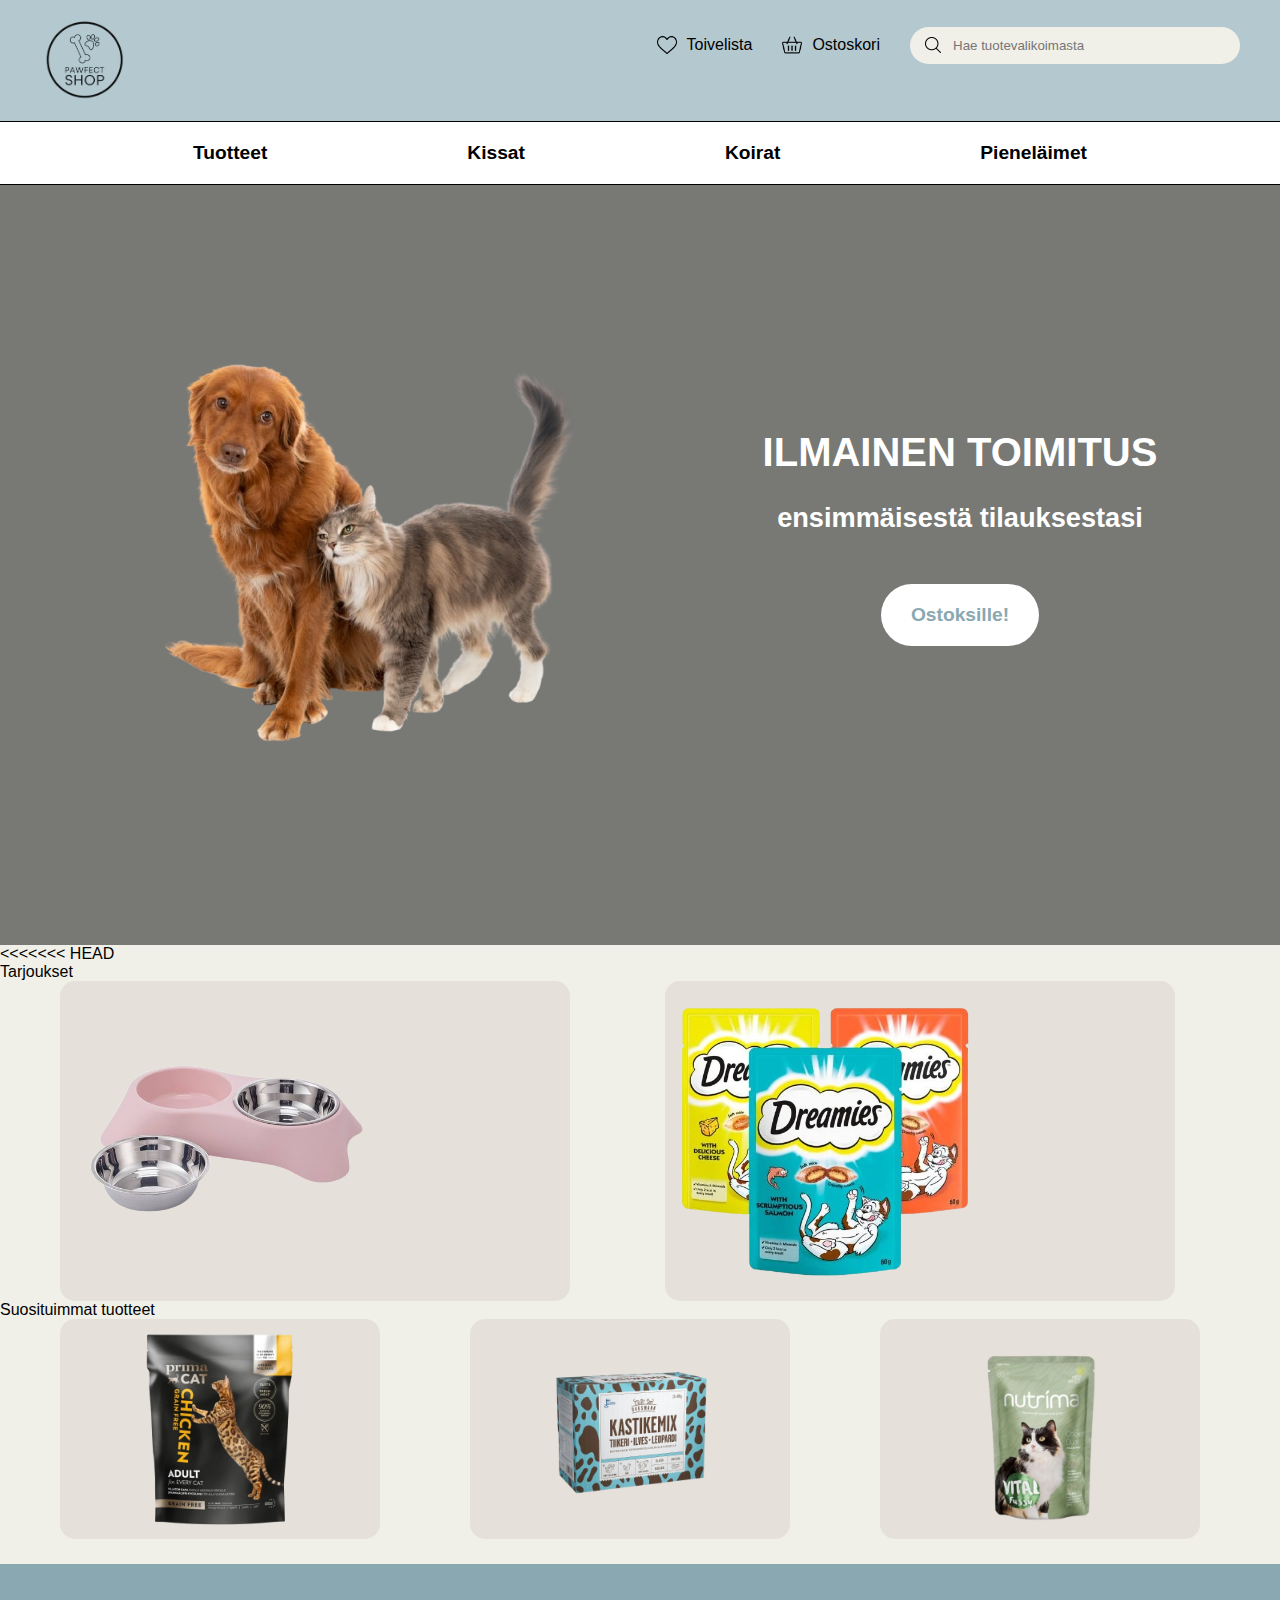
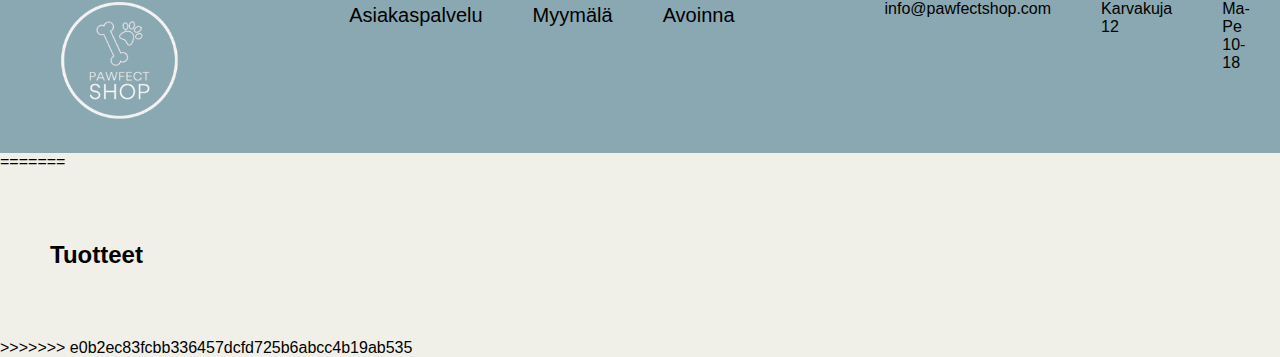
==== commit a5e85f08: "lisätty puuttuvat tiedostot" ====
--- a/index.html
+++ b/index.html
@@ -3,9 +3,8 @@
 <head>
     <meta charset="UTF-8">
     <meta name="viewport" content="width=device-width, initial-scale=1.0">
-    <title>Pawfect Shop</title>
+    <title>Navigation Bar</title>
     <link rel="stylesheet" href="styles.css">
-    <link href="https://fonts.googleapis.com/css2?family=Poppins:wght@400;500;600&display=swap" rel="stylesheet">
 </head>
 <body>
     <nav class="navbar">
@@ -35,9 +34,6 @@
     </nav>
     
     <section class="hero">
-        <div class="hero-image-container">
-            <img src="kuvat/hero.jpg" alt="Hero Background" class="hero-image">
-        </div>
         <div class="hero-left">
             <img src="kuvat/dog+cat.png" alt="Kissa ja koira">
         </div>
@@ -48,131 +44,60 @@
         </div>
     </section>
     
-    <section id="products">
+<<<<<<< HEAD
     <div class="banner-card">
-        <h2>Tarjoukset</h2>
+        <p>Tarjoukset</p>
         <div class="firstContainer">
             <div class="box">
                 <img src="kuvat/bowls.png" alt="tuote">
-                <div class="box-row">
-                    <div class="dot">
-                        -20%
-                    </div>
-                    <div class="hs-row">
-                        <button><img src="kuvat/heart.png" alt="kori"></button>
-                        <button><img src="kuvat/cart.png" alt="suosikki"></button>
-                    </div>
-                </div>
             </div>
             <div class="box">
                 <img src="kuvat/dreamies.png" alt="tuote">
-                <div class="box-row">
-                    <div class="dot">
-                        -20%
-                    </div>
-                    <div class="hs-row">
-                        <button><img src="kuvat/heart.png" alt="Ostoskori"></button>
-                        <button><img src="kuvat/cart.png" alt="Toivelista"></button>
-                    </div>
+            </div>
+        </div>
+        <p>Suosituimmat tuotteet</p>
+            <div class="secondContainer">
+                <div class="box2">
+                    <img src="kuvat/primacat.png" alt="tuote">
+                </div>
+                <div class="box2">
+                    <img src="kuvat/kastikemix.png" alt="tuote">
+                </div>
+                <div class="box2">
+                    <img src="kuvat/nutrima.png" alt="tuote">
                 </div>
             </div>
         </div>
-        <br>
-        <br>
-        <div class="product-category">
-            <section class="product-category" id="kissanruoka">
-                <h3>Suosituimmat tuotteet</h3>            
-                <div class="product-list">
-              <!-- Product Item 1 -->
-              <div class="product-item">
-                <div class="product-box">
-                  <img src="kuvat/primacat.png" alt="Tuote">
-                </div>
-                <div class="product-details">
-                  <div class="product-info">
-                    <p class="product-name"><strong>Tuotteen nimi</strong></p>
-                    <p class="product-price">hinta</p>
-                    <p class="product-availability">saatavuus</p>
-                  </div>
-                  <div class="product-buttons">
-                    <button class="cart-button">
-                      <img src="kuvat/cart.png" alt="Ostoskori">
-                    </button>
-                    <button class="like-button">
-                      <img src="kuvat/heart.png" alt="Toivelista">
-                    </button>
-                  </div>
-                </div>
-              </div>
-              <!-- Product Item 2 -->
-              <div class="product-item">
-                <div class="product-box">
-                    <img src="kuvat/kastikemix.png" alt="tuote">
-                </div>
-                <div class="product-details">
-                  <div class="product-info">
-                    <p class="product-name"><strong>Tuotteen nimi</strong></p>
-                    <p class="product-price">hinta</p>
-                    <p class="product-availability">saatavuus</p>
-                  </div>
-                  <div class="product-buttons">
-                    <button class="cart-button">
-                      <img src="kuvat/cart.png" alt="Ostoskori">
-                    </button>
-                    <button class="like-button">
-                      <img src="kuvat/heart.png" alt="Toivelista">
-                    </button>
-                  </div>
-                </div>
-              </div>
-              <!-- Product Item 3 -->
-              <div class="product-item">
-                <div class="product-box">
-                    <img src="kuvat/nutrima.png" alt="tuote">
-                </div>
-                <div class="product-details">
-                  <div class="product-info">
-                    <p class="product-name"><strong>Tuotteen nimi</strong></p>
-                    <p class="product-price">hinta</p>
-                    <p class="product-availability">saatavuus</p>
-                  </div>
-                  <div class="product-buttons">
-                    <button class="cart-button">
-                      <img src="kuvat/cart.png" alt="Ostoskori">
-                    </button>
-                    <button class="like-button">
-                      <img src="kuvat/heart.png" alt="Toivelista">
-                    </button>
-                  </div>
-                </div>
-              </div>
-            </div>
-          </div>
-            
-        </div>
     </div>
-</section>
 
     <div class="footer" id="footer">
-        <img src="kuvat/logo.png" alt="logo">
-        <div class="text">
-             <div class="info">
-                 <h2>Asiakaspalvelu</h2>
-                 <p>info@pawfectshop.com</p>
-                 <p>+358 50 987 6543</p>
+       <img src="kuvat/logo.png" alt="logo">
+       <div class="text">
+            <div class="gategory">
+                <p>Asiakaspalvelu</p>
+                <p>Myymälä</p>
+                <p>Avoinna</p>
+            </div>
+            <div class="firstInfoText">
+                <p>info@pawfectshop.com</p>
+                <p>Karvakuja 12</p>
+                <p>Ma-Pe 10-18</p>
+            </div>
+            <div class="secondInfoText">
+                <p>+358 50 987 6543</p>
+                <p>00500 Helsinki</p>
+                <p>La 10-16</p>
              </div>
-             <div class="info">
-                 <h2>Myymälä</h2>
-                 <p>Karvakuja 12</p>
-                 <p>00500 Helsinki</p>
-             </div>
-             <div class="info">
-                 <h2>Avoinna</h2>
-                 <p>Ma-Pe 10-18</p>
-                 <p>La 10-16</p>
-              </div>
-        </div>
-     </div>
+       </div>
+    </div>
 
 </body>
 </html>
+=======
+    <section id="products">
+        <h2>Tuotteet</h2>
+        <!-- Tuotteiden sisältö tänne -->
+    </section>
+</body>
+</html>
+>>>>>>> e0b2ec83fcbb336457dcfd725b6abcc4b19ab535
--- a/styles.css
+++ b/styles.css
@@ -798,7 +798,7 @@
  
 .info h2{
     color: white;
-}<<<<<<< HEAD
+}
 
 .banner-card {
     background-color: #f1f0e8;
@@ -862,10 +862,6 @@
    display: flex;
 }
 
-.text{
-    
-}
-
 .gategory{
     display: flex;
     gap: 50px;
@@ -881,6 +877,3 @@
     display: flex;
     gap: 50px;
 }
-
-=======
->>>>>>> e0b2ec83fcbb336457dcfd725b6abcc4b19ab535
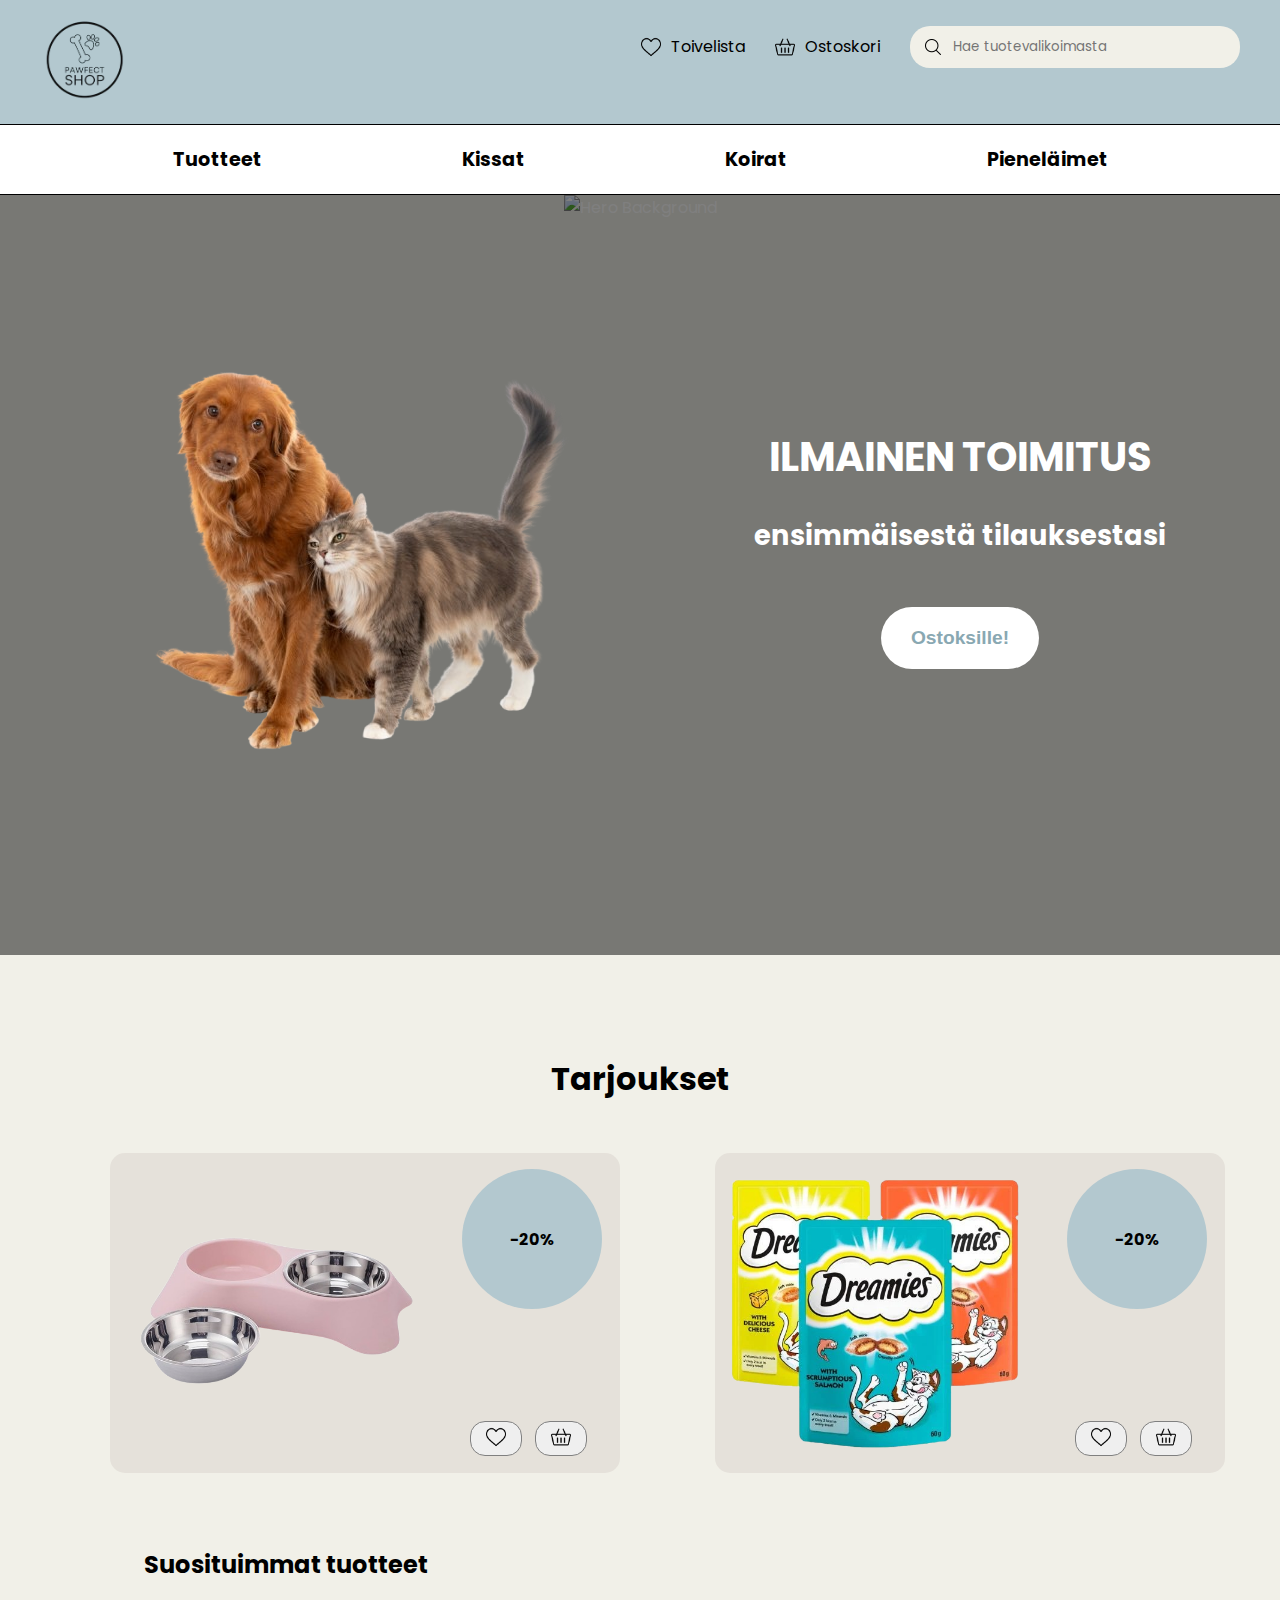
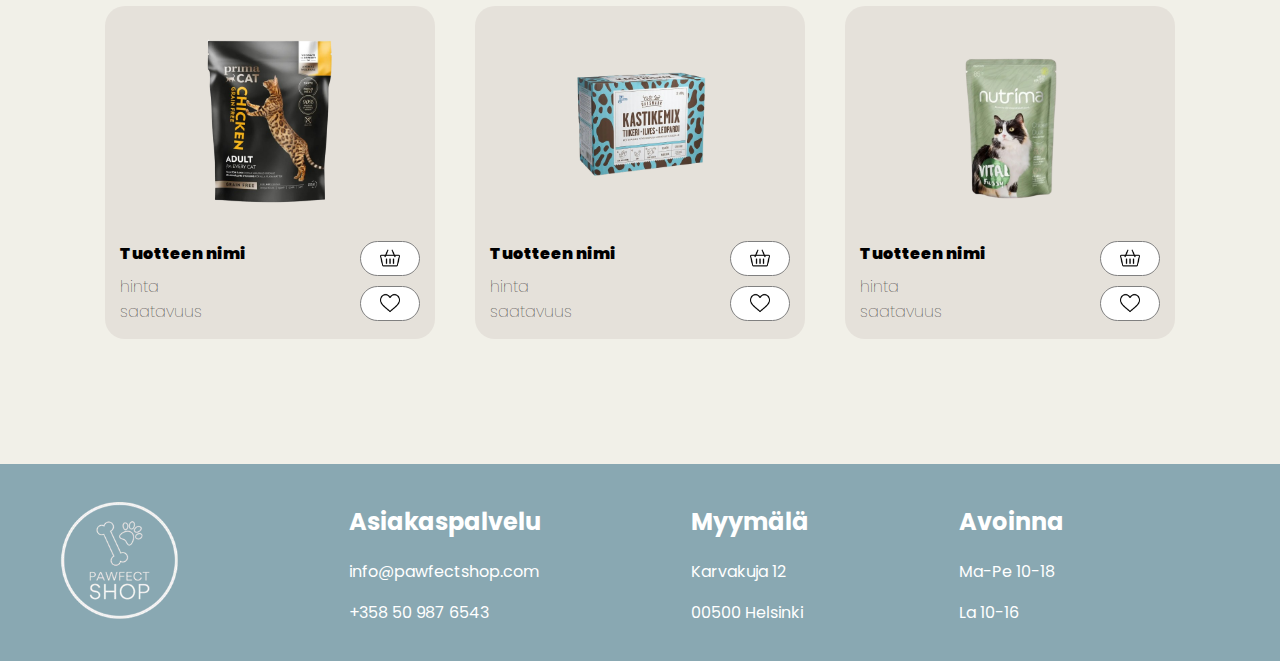
==== commit 81cbf887: "pieneläimet ja koirat" ====
--- a/index.html
+++ b/index.html
@@ -3,8 +3,9 @@
 <head>
     <meta charset="UTF-8">
     <meta name="viewport" content="width=device-width, initial-scale=1.0">
-    <title>Navigation Bar</title>
+    <title>Pawfect Shop</title>
     <link rel="stylesheet" href="styles.css">
+    <link href="https://fonts.googleapis.com/css2?family=Poppins:wght@400;500;600&display=swap" rel="stylesheet">
 </head>
 <body>
     <nav class="navbar">
@@ -34,6 +35,9 @@
     </nav>
     
     <section class="hero">
+        <div class="hero-image-container">
+            <img src="kuvat/hero.jpg" alt="Hero Background" class="hero-image">
+        </div>
         <div class="hero-left">
             <img src="kuvat/dog+cat.png" alt="Kissa ja koira">
         </div>
@@ -44,60 +48,131 @@
         </div>
     </section>
     
-<<<<<<< HEAD
+    <section id="products">
     <div class="banner-card">
-        <p>Tarjoukset</p>
+        <h2>Tarjoukset</h2>
         <div class="firstContainer">
             <div class="box">
                 <img src="kuvat/bowls.png" alt="tuote">
+                <div class="box-row">
+                    <div class="dot">
+                        -20%
+                    </div>
+                    <div class="hs-row">
+                        <button><img src="kuvat/heart.png" alt="kori"></button>
+                        <button><img src="kuvat/cart.png" alt="suosikki"></button>
+                    </div>
+                </div>
             </div>
             <div class="box">
                 <img src="kuvat/dreamies.png" alt="tuote">
-            </div>
-        </div>
-        <p>Suosituimmat tuotteet</p>
-            <div class="secondContainer">
-                <div class="box2">
-                    <img src="kuvat/primacat.png" alt="tuote">
-                </div>
-                <div class="box2">
-                    <img src="kuvat/kastikemix.png" alt="tuote">
-                </div>
-                <div class="box2">
-                    <img src="kuvat/nutrima.png" alt="tuote">
+                <div class="box-row">
+                    <div class="dot">
+                        -20%
+                    </div>
+                    <div class="hs-row">
+                        <button><img src="kuvat/heart.png" alt="Ostoskori"></button>
+                        <button><img src="kuvat/cart.png" alt="Toivelista"></button>
+                    </div>
                 </div>
             </div>
         </div>
+        <br>
+        <br>
+        <div class="product-category">
+            <section class="product-category" id="kissanruoka">
+                <h3>Suosituimmat tuotteet</h3>            
+                <div class="product-list">
+              <!-- Product Item 1 -->
+              <div class="product-item">
+                <div class="product-box">
+                  <img src="kuvat/primacat.png" alt="Tuote">
+                </div>
+                <div class="product-details">
+                  <div class="product-info">
+                    <p class="product-name"><strong>Tuotteen nimi</strong></p>
+                    <p class="product-price">hinta</p>
+                    <p class="product-availability">saatavuus</p>
+                  </div>
+                  <div class="product-buttons">
+                    <button class="cart-button">
+                      <img src="kuvat/cart.png" alt="Ostoskori">
+                    </button>
+                    <button class="like-button">
+                      <img src="kuvat/heart.png" alt="Toivelista">
+                    </button>
+                  </div>
+                </div>
+              </div>
+              <!-- Product Item 2 -->
+              <div class="product-item">
+                <div class="product-box">
+                    <img src="kuvat/kastikemix.png" alt="tuote">
+                </div>
+                <div class="product-details">
+                  <div class="product-info">
+                    <p class="product-name"><strong>Tuotteen nimi</strong></p>
+                    <p class="product-price">hinta</p>
+                    <p class="product-availability">saatavuus</p>
+                  </div>
+                  <div class="product-buttons">
+                    <button class="cart-button">
+                      <img src="kuvat/cart.png" alt="Ostoskori">
+                    </button>
+                    <button class="like-button">
+                      <img src="kuvat/heart.png" alt="Toivelista">
+                    </button>
+                  </div>
+                </div>
+              </div>
+              <!-- Product Item 3 -->
+              <div class="product-item">
+                <div class="product-box">
+                    <img src="kuvat/nutrima.png" alt="tuote">
+                </div>
+                <div class="product-details">
+                  <div class="product-info">
+                    <p class="product-name"><strong>Tuotteen nimi</strong></p>
+                    <p class="product-price">hinta</p>
+                    <p class="product-availability">saatavuus</p>
+                  </div>
+                  <div class="product-buttons">
+                    <button class="cart-button">
+                      <img src="kuvat/cart.png" alt="Ostoskori">
+                    </button>
+                    <button class="like-button">
+                      <img src="kuvat/heart.png" alt="Toivelista">
+                    </button>
+                  </div>
+                </div>
+              </div>
+            </div>
+          </div>
+            
+        </div>
     </div>
+</section>
 
     <div class="footer" id="footer">
-       <img src="kuvat/logo.png" alt="logo">
-       <div class="text">
-            <div class="gategory">
-                <p>Asiakaspalvelu</p>
-                <p>Myymälä</p>
-                <p>Avoinna</p>
-            </div>
-            <div class="firstInfoText">
-                <p>info@pawfectshop.com</p>
-                <p>Karvakuja 12</p>
-                <p>Ma-Pe 10-18</p>
-            </div>
-            <div class="secondInfoText">
-                <p>+358 50 987 6543</p>
-                <p>00500 Helsinki</p>
-                <p>La 10-16</p>
+        <img src="kuvat/logo.png" alt="logo">
+        <div class="text">
+             <div class="info">
+                 <h2>Asiakaspalvelu</h2>
+                 <p>info@pawfectshop.com</p>
+                 <p>+358 50 987 6543</p>
              </div>
-       </div>
-    </div>
+             <div class="info">
+                 <h2>Myymälä</h2>
+                 <p>Karvakuja 12</p>
+                 <p>00500 Helsinki</p>
+             </div>
+             <div class="info">
+                 <h2>Avoinna</h2>
+                 <p>Ma-Pe 10-18</p>
+                 <p>La 10-16</p>
+              </div>
+        </div>
+     </div>
 
 </body>
-</html>
-=======
-    <section id="products">
-        <h2>Tuotteet</h2>
-        <!-- Tuotteiden sisältö tänne -->
-    </section>
-</body>
-</html>
->>>>>>> e0b2ec83fcbb336457dcfd725b6abcc4b19ab535
+</html>--- a/styles.css
+++ b/styles.css
@@ -689,8 +689,8 @@
     left: 0;
     width: 100%;
     height: 100%;
-    background-color: rgba(0, 0, 0, 0.4);
-    z-index: -1;
+    background-color: rgba(0, 0, 0, 0.5); /* Semi-transparent black */
+    z-index: -1; /* Keeps the overlay behind the content */
 }
 
 .hero-pienelaimet .hero-image {
@@ -800,80 +800,29 @@
     color: white;
 }
 
-.banner-card {
-    background-color: #f1f0e8;
-}
-
-.banner-card p{
-    margin: 0%;
-}
-
-.firstContainer {
-        display: flex; /* Asettaa sisällöt riviin */
-        gap: 35px; /* Lisää väliä elementtien väliin */
-}
-
-.secondContainer {
-    display: flex;
-    gap: 30px; /* Lisää väliä elementtien väliin */
-}
-
-.box {
-    background-color: #e5e1da;
-    border-radius: 15px;
-    margin-left: 60px;
-    padding: 10px; /* Lisää vähän sisätilaa */
-    padding-right: 200px;
-    display: flex; /* Keskittää sisällön */
-    justify-content: center; /* Keskittää sisällön vaakasuunnassa */
-    align-items: center; /* Keskittää sisällön pystysuunnassa */
-    width: 300px; /* Määrittele haluttu leveys */
-    height: 300px; /* Määrittele haluttu korkeus */
-    overflow: hidden; /* Estää kuvan ylityksen */
-}
-
-.box img {
-    max-width: 100%; /* Rajoittaa kuvan leveyden laatikon sisään */
-    max-height: 100%; /* Rajoittaa kuvan korkeuden laatikon sisään */
-    object-fit: contain; /* Säilyttää kuvasuhteen ja sovittaa sen laatikkoon */
-}
-
-.box2 {
-    background-color: #e5e1da;
-    border-radius: 15px;
-    margin-left: 60px;
-    padding: 10px; /* Lisää vähän sisätilaa */
-    display: flex; /* Keskittää sisällön */
-    justify-content: center; /* Keskittää sisällön vaakasuunnassa */
-    align-items: center; /* Keskittää sisällön pystysuunnassa */
-    width: 300px; /* Määrittele haluttu leveys */
-    height: 200px; /* Määrittele haluttu korkeus */
-    overflow: hidden; /* Estää kuvan ylityksen */
-}
-
-.box2 img {
-    max-width: 100%; /* Rajoittaa kuvan leveyden laatikon sisään */
-    max-height: 100%; /* Rajoittaa kuvan korkeuden laatikon sisään */
-    object-fit: contain; /* Säilyttää kuvasuhteen ja sovittaa sen laatikkoon */
-}
-
-.footer{
-    background-color: #89A8B2; 
-   display: flex;
-}
-
-.gategory{
-    display: flex;
-    gap: 50px;
+
+
+.modal {
+    display: none;
+    position: fixed;
+    z-index: 1000;
+    left: 0;
+    top: 0;
+    width: 100%;
+    height: 100%;
+    background-color: rgba(0, 0, 0, 0.5);
+    display: flex;
+    justify-content: center;
+    align-items: center;
+}
+.modal-content {
+    background: white;
+    padding: 20px;
+    border-radius: 8px;
+    text-align: center;
+}
+.close {
+    cursor: pointer;
+    color: red;
     font-size: 20px;
-}
-
-.firstInfoText{
-    display: flex;
-    gap: 50px;
-}
-
-.secondInfoText{
-    display: flex;
-    gap: 50px;
-}
+}